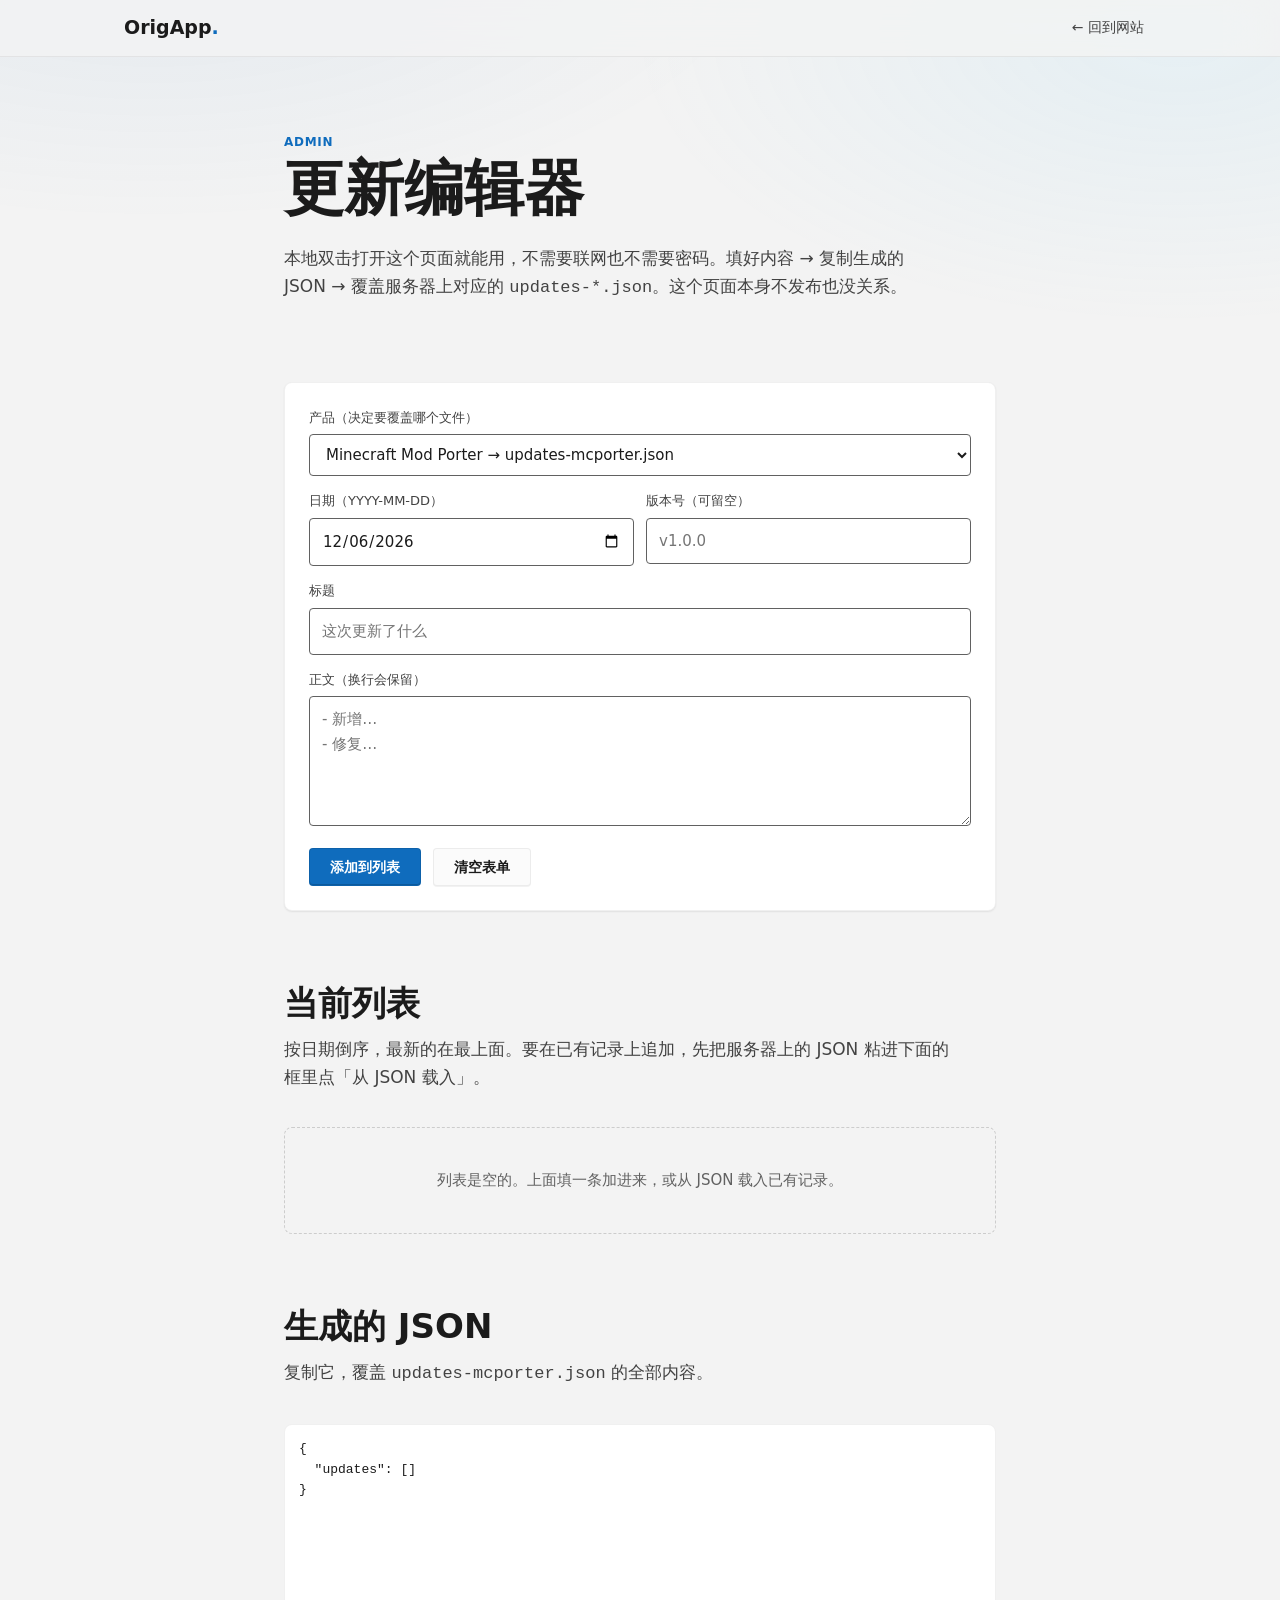
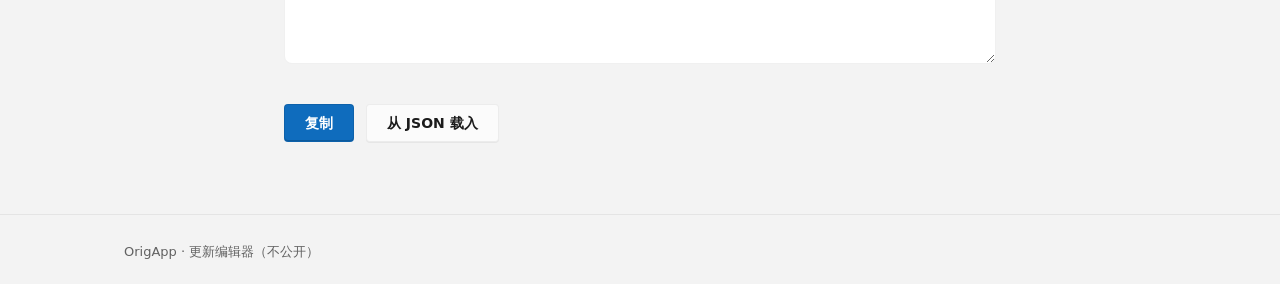
==== admin.html @ 9fd473a7 "Add files via upload" ====
<!DOCTYPE html>
<html lang="zh-Hans">
<head>
<meta charset="utf-8">
<meta name="viewport" content="width=device-width, initial-scale=1">
<title>更新编辑器 — OrigApp</title>
<meta name="robots" content="noindex">
<script src="assets/boot.js"></script>
<link rel="stylesheet" href="assets/base.css">
<link rel="stylesheet" href="assets/skin-fluent.css">
<style>
  /* 这是本地用的小工具页，不对外公开，样式就地写。 */
  .field { display: block; margin-bottom: 14px; }
  .field > span { display: block; font-size: var(--fs-small); color: var(--text-2); margin-bottom: 6px; }
  .field input, .field textarea, .field select {
    width: 100%;
    padding: 10px 12px;
    font: inherit;
    color: var(--text);
    background: var(--surface);
    border: 1px solid var(--text-3);
    border-radius: var(--radius-ctl);
  }
  .field textarea { min-height: 130px; resize: vertical; }
  .out {
    width: 100%; min-height: 240px;
    font-family: var(--font-mono); font-size: 13px; line-height: 1.6;
    padding: 14px; color: var(--text);
    background: var(--surface); border: var(--card-border);
    border-radius: var(--radius-card); resize: vertical;
  }
  .row { display: flex; gap: 12px; flex-wrap: wrap; }
  .row > * { flex: 1 1 180px; }
  .entry { display: flex; align-items: flex-start; gap: 12px; }
  .entry .txt { flex: 1; min-width: 0; }
  .ok { color: var(--accent); font-size: var(--fs-small); }
</style>
</head>
<body>

<header class="site-header">
  <div class="wrap nav">
    <a class="brand" href="index.html">OrigApp<span class="dot">.</span></a>
    <nav class="nav-links"><a href="index.html">← 回到网站</a></nav>
  </div>
</header>

<main>
  <div class="wrap wrap-narrow">

    <section class="page-head">
      <p class="eyebrow">Admin</p>
      <h1>更新编辑器</h1>
      <p class="lead">本地双击打开这个页面就能用，不需要联网也不需要密码。填好内容 → 复制生成的 JSON → 覆盖服务器上对应的 <code>updates-*.json</code>。这个页面本身不发布也没关系。</p>
    </section>

    <section class="section">
      <div class="card">
        <label class="field">
          <span>产品（决定要覆盖哪个文件）</span>
          <select id="product">
            <option value="updates-mcporter.json">Minecraft Mod Porter → updates-mcporter.json</option>
            <option value="updates-origday.json">OrigDay → updates-origday.json</option>
          </select>
        </label>

        <div class="row">
          <label class="field"><span>日期（YYYY-MM-DD）</span><input id="date" type="date"></label>
          <label class="field"><span>版本号（可留空）</span><input id="tag" placeholder="v1.0.0"></label>
        </div>
        <label class="field"><span>标题</span><input id="title" placeholder="这次更新了什么"></label>
        <label class="field"><span>正文（换行会保留）</span><textarea id="body" placeholder="- 新增…&#10;- 修复…"></textarea></label>

        <div class="btn-row" style="margin-top:8px">
          <button class="btn btn-primary" id="add">添加到列表</button>
          <button class="btn" id="clear">清空表单</button>
        </div>
      </div>
    </section>

    <section class="section">
      <div class="section-head">
        <h2>当前列表</h2>
        <p class="section-sub">按日期倒序，最新的在最上面。要在已有记录上追加，先把服务器上的 JSON 粘进下面的框里点「从 JSON 载入」。</p>
      </div>
      <div class="updates" id="list"></div>
    </section>

    <section class="section">
      <div class="section-head">
        <h2>生成的 JSON</h2>
        <p class="section-sub">复制它，覆盖 <code id="target-name">updates-mcporter.json</code> 的全部内容。</p>
      </div>
      <textarea class="out" id="json" spellcheck="false"></textarea>
      <div class="btn-row">
        <button class="btn btn-primary" id="copy">复制</button>
        <button class="btn" id="load">从 JSON 载入</button>
        <span class="ok" id="msg"></span>
      </div>
    </section>

  </div>
</main>

<footer class="site-footer">
  <div class="wrap foot-row"><span>OrigApp · 更新编辑器（不公开）</span></div>
</footer>

<script src="assets/content.js"></script>
<script src="assets/app.js"></script>
<script>
(function () {
  var items = [];
  var $ = function (id) { return document.getElementById(id); };

  function esc(s) {
    return String(s).replace(/&/g, '&amp;').replace(/</g, '&lt;')
      .replace(/>/g, '&gt;').replace(/"/g, '&quot;');
  }

  function sortItems() {
    items.sort(function (a, b) { return String(b.date || '').localeCompare(String(a.date || '')); });
  }

  function render() {
    sortItems();
    $('json').value = JSON.stringify({ updates: items }, null, 2);
    $('target-name').textContent = $('product').value;

    if (!items.length) {
      $('list').innerHTML = '<div class="empty">列表是空的。上面填一条加进来，或从 JSON 载入已有记录。</div>';
      return;
    }
    $('list').innerHTML = items.map(function (it, i) {
      return '<article class="update entry">' +
               '<div class="txt">' +
                 '<div class="u-meta"><span class="u-date">' + esc(it.date || '') + '</span>' +
                 (it.tag ? '<span class="u-badge">' + esc(it.tag) + '</span>' : '') + '</div>' +
                 '<h3>' + esc(it.title || '') + '</h3>' +
                 '<div class="u-body">' + esc(it.body || '') + '</div>' +
               '</div>' +
               '<button class="btn" data-del="' + i + '">删除</button>' +
             '</article>';
    }).join('');
  }

  function say(text) {
    $('msg').textContent = text;
    setTimeout(function () { $('msg').textContent = ''; }, 2600);
  }

  $('add').addEventListener('click', function () {
    var date = $('date').value.trim();
    var title = $('title').value.trim();
    if (!date || !title) { say('日期和标题是必填的。'); return; }
    items.push({ date: date, tag: $('tag').value.trim(), title: title, body: $('body').value });
    $('title').value = ''; $('body').value = ''; $('tag').value = '';
    render();
    say('已添加。');
  });

  $('clear').addEventListener('click', function () {
    ['date', 'tag', 'title', 'body'].forEach(function (id) { $(id).value = ''; });
  });

  $('list').addEventListener('click', function (e) {
    var b = e.target.closest('[data-del]');
    if (!b) return;
    items.splice(Number(b.getAttribute('data-del')), 1);
    render();
  });

  $('load').addEventListener('click', function () {
    try {
      var data = JSON.parse($('json').value);
      var arr = Array.isArray(data) ? data : (data.updates || []);
      if (!Array.isArray(arr)) throw new Error('格式不对');
      items = arr;
      render();
      say('已载入 ' + items.length + ' 条。');
    } catch (err) {
      say('JSON 解析失败：' + err.message);
    }
  });

  $('copy').addEventListener('click', function () {
    var ta = $('json');
    ta.select();
    if (navigator.clipboard && navigator.clipboard.writeText) {
      navigator.clipboard.writeText(ta.value).then(function () { say('已复制。'); },
        function () { say('复制失败，请手动全选复制。'); });
    } else {
      say(document.execCommand('copy') ? '已复制。' : '复制失败，请手动全选复制。');
    }
  });

  $('product').addEventListener('change', render);

  // 默认填今天
  var now = new Date();
  $('date').value = now.getFullYear() + '-' +
    String(now.getMonth() + 1).padStart(2, '0') + '-' +
    String(now.getDate()).padStart(2, '0');

  render();
})();
</script>
</body>
</html>
---- assets/base.css ----
/* OrigApp — 结构层。
   这里只写布局与结构，所有视觉token（颜色/字体/圆角/阴影/材质）由
   skin-fluent.css 通过 [data-skin] 提供（全站固定 FluentUI 皮肤）。 */

*, *::before, *::after { box-sizing: border-box; }

html { -webkit-text-size-adjust: 100%; scroll-behavior: smooth; }

body {
  margin: 0;
  background: var(--bg);
  color: var(--text);
  font-family: var(--font-ui);
  font-size: var(--fs-body);
  line-height: 1.65;
  letter-spacing: var(--tracking-body);
  -webkit-font-smoothing: antialiased;
  -moz-osx-font-smoothing: grayscale;
  overflow-x: hidden;
}

/* 皮肤切换时不要有闪烁的过渡，但常规交互要有 */
body, .card, .btn, .site-header { transition: background-color .25s ease, color .25s ease, border-color .25s ease; }

img, svg { max-width: 100%; height: auto; display: block; }

a { color: var(--accent); text-decoration: none; }
a:hover { color: var(--accent-hover); }

:focus-visible {
  outline: var(--focus-width) solid var(--focus-color);
  outline-offset: 2px;
  border-radius: 4px;
}

h1, h2, h3, h4 {
  font-family: var(--font-display);
  color: var(--text);
  letter-spacing: var(--tracking-display);
  line-height: 1.18;
  margin: 0;
  font-weight: var(--fw-display);
}

h1 { font-size: var(--fs-h1); }
h2 { font-size: var(--fs-h2); }
h3 { font-size: var(--fs-h3); font-weight: var(--fw-h3); line-height: 1.35; }

p { margin: 0; }

/* ---------- 布局容器 ---------- */

.wrap {
  width: 100%;
  max-width: 1080px;
  margin: 0 auto;
  padding: 0 24px;
}

.wrap-narrow { max-width: 760px; }

main { display: block; min-height: 60vh; }

.section { padding: 72px 0; }
.section + .section { padding-top: 0; }
.section-head { margin-bottom: 36px; }
.section-head .eyebrow { margin-bottom: 10px; }
.section-sub {
  color: var(--text-2);
  font-size: var(--fs-lead);
  margin-top: 12px;
  max-width: 62ch;
}

.eyebrow {
  font-size: var(--fs-eyebrow);
  font-weight: 600;
  letter-spacing: var(--tracking-eyebrow);
  text-transform: var(--eyebrow-transform);
  color: var(--accent);
}

.lead {
  font-size: var(--fs-lead);
  color: var(--text-2);
  max-width: 60ch;
  margin-top: 20px;
}

.muted { color: var(--text-3); font-size: var(--fs-small); }

/* ---------- 顶栏 ---------- */

.site-header {
  position: sticky;
  top: 0;
  z-index: 100;
  background: var(--nav-bg);
  -webkit-backdrop-filter: var(--nav-backdrop);
  backdrop-filter: var(--nav-backdrop);
  border-bottom: var(--nav-border);
}

.nav {
  display: flex;
  align-items: center;
  gap: 20px;
  height: var(--nav-h);
}

.brand {
  font-family: var(--font-display);
  font-size: var(--fs-brand);
  font-weight: var(--fw-brand);
  color: var(--text);
  letter-spacing: var(--tracking-display);
  white-space: nowrap;
  flex: none;
}
.brand:hover { color: var(--text); }
.brand .dot { color: var(--accent); }

.nav-links {
  display: flex;
  align-items: center;
  gap: 4px;
  margin-left: auto;
  min-width: 0;
  overflow-x: auto;
  scrollbar-width: none;
}
.nav-links::-webkit-scrollbar { display: none; }

.nav-links a {
  position: relative;
  padding: 8px 12px;
  border-radius: var(--radius-ctl);
  color: var(--text-2);
  font-size: var(--fs-nav);
  font-weight: 500;
  white-space: nowrap;
}
.nav-links a:hover { color: var(--text); background: var(--hover-fill); }
.nav-links a.active { color: var(--text); font-weight: 600; }
.nav-links a.active::after {
  content: "";
  position: absolute;
  left: 12px; right: 12px; bottom: 2px;
  height: var(--nav-indicator-h);
  border-radius: 2px;
  background: var(--accent);
}

/* 顶栏右侧的两个切换器 */
.nav-tools { display: flex; align-items: center; gap: 8px; flex: none; }

.seg {
  display: flex;
  align-items: center;
  gap: 2px;
  padding: var(--seg-pad);
  background: var(--seg-bg);
  border: var(--seg-border);
  border-radius: var(--radius-seg);
}

.seg button {
  appearance: none;
  border: 0;
  background: transparent;
  color: var(--text-2);
  font-family: inherit;
  font-size: var(--fs-small);
  font-weight: 500;
  line-height: 1;
  padding: 7px 11px;
  border-radius: calc(var(--radius-seg) - 3px);
  cursor: pointer;
  white-space: nowrap;
  transition: background-color .18s ease, color .18s ease;
}
.seg button:hover { color: var(--text); background: var(--hover-fill); }
.seg button[aria-pressed="true"] {
  background: var(--seg-active-bg);
  color: var(--seg-active-text);
  box-shadow: var(--seg-active-shadow);
}

/* ---------- 按钮 ---------- */

.btn {
  display: inline-flex;
  align-items: center;
  justify-content: center;
  gap: 8px;
  padding: var(--btn-pad);
  border: var(--btn-border);
  border-radius: var(--radius-btn);
  background: var(--btn-bg);
  color: var(--text);
  font-family: inherit;
  font-size: var(--fs-btn);
  font-weight: var(--fw-btn);
  line-height: 1;
  cursor: pointer;
  white-space: nowrap;
  box-shadow: var(--btn-shadow);
  transition: background-color .18s ease, border-color .18s ease, transform .18s ease, box-shadow .18s ease;
}
.btn:hover { background: var(--btn-bg-hover); color: var(--text); transform: var(--btn-hover-transform); }
.btn:active { transform: none; }

.btn-primary {
  background: var(--accent);
  border: var(--btn-primary-border);
  color: var(--accent-text);
  box-shadow: var(--btn-primary-shadow);
}
.btn-primary:hover { background: var(--accent-hover); color: var(--accent-text); }

.btn-row { display: flex; flex-wrap: wrap; gap: 12px; margin-top: 32px; }

/* ---------- Hero ---------- */

.hero { padding: clamp(56px, 9vw, 104px) 0 clamp(40px, 6vw, 72px); position: relative; }
.hero h1 { margin-top: 14px; max-width: 18ch; }
.hero-sub { margin-top: 14px; }

/* 标语打字机 */
.tagline {
  margin-top: 26px;
  min-height: 2.1em;
  font-family: var(--font-display);
  font-size: var(--fs-tagline);
  font-weight: 500;
  color: var(--text-2);
  letter-spacing: var(--tracking-display);
  display: flex;
  align-items: baseline;
  flex-wrap: wrap;
}
.tagline .tw-text { white-space: pre-wrap; }
.tagline .tw-caret {
  display: inline-block;
  width: 0.62em;
  height: 2px;
  margin-left: 3px;
  background: var(--accent);
  vertical-align: baseline;
  transform: translateY(-0.08em);
  border-radius: 2px;
}
.tagline .tw-caret.blink { animation: tw-blink 1.05s step-end infinite; }
@keyframes tw-blink { 0%, 100% { opacity: 1; } 50% { opacity: 0; } }

/* ---------- 卡片与网格 ---------- */

/* 需要叠加高光/描边伪元素的元素统一开定位上下文 */
.card, .update, .foot-cta, .empty, .placeholder,
.btn, .seg, .subnav a, .site-header .nav { position: relative; }

.card {
  background: var(--surface);
  border: var(--card-border);
  border-radius: var(--radius-card);
  box-shadow: var(--shadow-card);
  padding: var(--card-pad);
  -webkit-backdrop-filter: var(--card-backdrop);
  backdrop-filter: var(--card-backdrop);
}

.grid { display: grid; gap: var(--grid-gap); }
.grid-2 { grid-template-columns: repeat(auto-fit, minmax(400px, 1fr)); }
.grid-3 { grid-template-columns: repeat(auto-fit, minmax(260px, 1fr)); }

.feature h3 { margin-bottom: 10px; }
.feature p { color: var(--text-2); }
.feature ul { color: var(--text-2); margin: 10px 0 0; padding-left: 1.2em; }
.feature li + li { margin-top: 6px; }

/* 让某张卡横跨整行（放在 grid-2 里用） */
@media (min-width: 721px) { .span-2 { grid-column: 1 / -1; } }

/* 大段正文 */
.prose { color: var(--text-2); font-size: var(--fs-lead); }

/* OrigDay 的「已成立多久」计时卡 */
.daycard { text-align: center; padding: clamp(28px, 5vw, 44px); }
.dc-label { color: var(--text-2); font-size: var(--fs-small); }
.dc-count {
  font-family: var(--font-display);
  font-size: clamp(24px, 4.4vw, 44px);
  font-weight: var(--fw-display);
  letter-spacing: var(--tracking-display);
  color: var(--text);
  margin: 10px 0 8px;
  font-variant-numeric: tabular-nums;
}
.dc-date { color: var(--text-3); font-size: var(--fs-small); }

.feature-icon {
  width: 40px; height: 40px;
  display: flex; align-items: center; justify-content: center;
  border-radius: var(--radius-ctl);
  background: var(--accent-soft);
  color: var(--accent);
  margin-bottom: 16px;
  font-size: 20px;
}

.tag {
  display: inline-block;
  padding: 3px 10px;
  border-radius: 999px;
  background: var(--accent-soft);
  color: var(--accent);
  font-size: var(--fs-tag);
  font-weight: 600;
  letter-spacing: var(--tracking-eyebrow);
  margin-bottom: 10px;
}

/* 首页的产品卡 */
.product-card { display: flex; flex-direction: column; gap: 14px; }
.product-card .pc-top { display: flex; align-items: center; gap: 14px; }
.product-card .pc-mark {
  width: 52px; height: 52px; flex: none;
  display: flex; align-items: center; justify-content: center;
  border-radius: var(--radius-mark);
  background: var(--accent-soft);
  color: var(--accent);
  font-family: var(--font-display);
  font-weight: 700;
  font-size: 20px;
}
.product-card .pc-plat { color: var(--text-3); font-size: var(--fs-small); }
.product-card .pc-desc { color: var(--text-2); flex: 1; }
.product-card .pc-links { display: flex; gap: 10px; flex-wrap: wrap; margin-top: 4px; }

/* ---------- 产品页头部 ---------- */

.page-head { padding: clamp(44px, 7vw, 76px) 0 8px; }
.page-head .subnav { margin-top: 26px; }

.subnav { display: flex; gap: 6px; flex-wrap: wrap; }
.subnav a {
  padding: 8px 14px;
  border-radius: var(--radius-ctl);
  font-size: var(--fs-nav);
  font-weight: 500;
  color: var(--text-2);
  border: var(--subnav-border);
  background: var(--subnav-bg);
}
.subnav a:hover { color: var(--text); background: var(--hover-fill); }
.subnav a.active {
  color: var(--accent-text);
  background: var(--accent);
  border-color: transparent;
}

/* ---------- 更新页 ---------- */

.updates { display: flex; flex-direction: column; gap: 18px; }

.update {
  padding: var(--card-pad);
  background: var(--surface);
  border: var(--card-border);
  border-radius: var(--radius-card);
  box-shadow: var(--shadow-card);
  -webkit-backdrop-filter: var(--card-backdrop);
  backdrop-filter: var(--card-backdrop);
}
.u-meta { display: flex; align-items: center; gap: 10px; flex-wrap: wrap; margin-bottom: 10px; }
.u-date { color: var(--text-3); font-size: var(--fs-small); font-variant-numeric: tabular-nums; }
.u-badge {
  padding: 3px 9px;
  border-radius: 999px;
  background: var(--accent-soft);
  color: var(--accent);
  font-size: var(--fs-tag);
  font-weight: 600;
}
.u-body { color: var(--text-2); white-space: pre-wrap; margin-top: 10px; }

.empty {
  padding: 40px 24px;
  text-align: center;
  color: var(--text-3);
  border: var(--dashed-border);
  border-radius: var(--radius-card);
}

/* ---------- 赞助页 ---------- */

.sponsor-box { text-align: center; padding: clamp(28px, 5vw, 48px); }
.sponsor-box img {
  width: min(300px, 72vw);
  margin: 0 auto;
  border-radius: var(--radius-card);
}

/* ---------- 底部 CTA 与页脚 ---------- */

.foot-cta {
  margin: 40px 0 72px;
  padding: clamp(32px, 5vw, 56px);
  text-align: center;
  border-radius: var(--radius-card);
  background: var(--cta-bg);
  border: var(--card-border);
  -webkit-backdrop-filter: var(--card-backdrop);
  backdrop-filter: var(--card-backdrop);
}
.foot-cta p { color: var(--text-2); margin: 14px auto 0; max-width: 52ch; }
.foot-cta .btn { margin-top: 28px; }

.site-footer {
  border-top: var(--nav-border);
  padding: 26px 0;
  color: var(--text-3);
  font-size: var(--fs-small);
  background: var(--footer-bg);
}
.foot-row { display: flex; justify-content: space-between; gap: 16px; flex-wrap: wrap; }
.site-footer a { color: var(--text-3); }
.site-footer a:hover { color: var(--accent); }

/* ---------- 内容占位（等文案补齐） ---------- */

.placeholder {
  border: var(--dashed-border);
  border-radius: var(--radius-card);
  padding: 28px;
  color: var(--text-3);
  font-size: var(--fs-small);
}
.placeholder code {
  font-family: var(--font-mono);
  background: var(--hover-fill);
  padding: 1px 5px;
  border-radius: 4px;
}

/* ---------- 响应式 ---------- */

@media (max-width: 720px) {
  .wrap { padding: 0 18px; }
  .section { padding: 52px 0; }
  .nav { height: auto; padding: 12px 0; flex-wrap: wrap; gap: 10px; }
  .nav-links { order: 3; width: 100%; margin-left: 0; }
  .nav-tools { margin-left: auto; }
  .hero h1 { max-width: none; }
}

@media (prefers-reduced-motion: reduce) {
  * { animation-duration: .001ms !important; animation-iteration-count: 1 !important; transition-duration: .001ms !important; }
  html { scroll-behavior: auto; }
}
---- assets/skin-fluent.css ----
/* OrigApp — Microsoft Fluent 2 皮肤（Windows 11 观感）
   直角化圆角(8/4px)、Mica/Acrylic 层次、Segoe UI Variable 字体、
   下沿加深的强调按钮、2px 焦点框。深浅色跟随系统。 */

:root[data-skin="fluent"] {
  /* 字体：Windows 上命中 Segoe UI Variable，其余平台优雅回退 */
  --font-display: "Segoe UI Variable Display", "Segoe UI Variable Static Display",
                  "Segoe UI Semibold", "Segoe UI", system-ui,
                  "Microsoft YaHei UI", "Microsoft YaHei", "PingFang SC",
                  "Noto Sans CJK SC", sans-serif;
  --font-ui: "Segoe UI Variable Text", "Segoe UI Variable Static Text",
             "Segoe UI", system-ui,
             "Microsoft YaHei UI", "Microsoft YaHei", "PingFang SC",
             "Noto Sans CJK SC", sans-serif;
  --font-mono: "Cascadia Code", "Cascadia Mono", Consolas, "Courier New", monospace;

  /* 字号：贴近 Fluent 的 type ramp */
  --fs-h1: clamp(34px, 5.2vw, 60px);
  --fs-h2: clamp(24px, 3vw, 34px);
  --fs-h3: 18px;
  --fs-lead: 17px;
  --fs-body: 15px;
  --fs-small: 13px;
  --fs-tag: 12px;
  --fs-nav: 14px;
  --fs-btn: 14px;
  --fs-brand: 19px;
  --fs-eyebrow: 12px;
  --fs-tagline: clamp(17px, 2.2vw, 23px);

  --fw-display: 600;
  --fw-h3: 600;
  --fw-brand: 600;
  --fw-btn: 600;

  --tracking-display: 0;
  --tracking-body: 0;
  --tracking-eyebrow: .06em;
  --eyebrow-transform: uppercase;

  /* 颜色 — 浅色（Fluent 2 light） */
  --bg: #f3f3f3;
  --bg-accent-glow: transparent;
  --surface: #ffffff;
  --surface-2: #fafafa;
  --text: #1b1b1b;
  --text-2: #424242;
  --text-3: #616161;
  --accent: #0f6cbd;
  --accent-hover: #115ea3;
  --accent-text: #ffffff;
  --accent-soft: rgba(15, 108, 189, .10);
  --hover-fill: rgba(0, 0, 0, .0373);

  /* 形状：Fluent 用小圆角，控件 4px、容器 8px */
  --radius-card: 8px;
  --radius-ctl: 4px;
  --radius-btn: 4px;
  --radius-seg: 6px;
  --radius-mark: 6px;

  --card-border: 1px solid rgba(0, 0, 0, .0578);
  --card-backdrop: none;
  --card-pad: 24px;
  --grid-gap: 16px;
  --shadow-card: 0 1px 2px rgba(0, 0, 0, .07), 0 .3px .9px rgba(0, 0, 0, .05);
  --dashed-border: 1px dashed rgba(0, 0, 0, .16);
  --cta-bg: #ffffff;
  --footer-bg: transparent;

  /* 顶栏用 Acrylic */
  --nav-h: 56px;
  --nav-bg: rgba(243, 243, 243, .82);
  --nav-backdrop: saturate(160%) blur(24px);
  --nav-border: 1px solid rgba(0, 0, 0, .0578);
  --nav-indicator-h: 3px;

  --seg-bg: rgba(0, 0, 0, .0373);
  --seg-border: 1px solid rgba(0, 0, 0, .0578);
  --seg-pad: 2px;
  --seg-active-bg: #ffffff;
  --seg-active-text: #1b1b1b;
  --seg-active-shadow: 0 1px 2px rgba(0, 0, 0, .1);

  --btn-pad: 11px 20px;
  --btn-bg: #fbfbfb;
  --btn-bg-hover: #f5f5f5;
  --btn-border: 1px solid rgba(0, 0, 0, .0578);
  --btn-shadow: 0 1px 0 rgba(0, 0, 0, .05);
  --btn-hover-transform: none;           /* Fluent 按钮不做位移 */
  --btn-primary-border: 1px solid rgba(0, 0, 0, .1);
  --btn-primary-shadow: inset 0 -1px 0 rgba(0, 0, 0, .18);

  --subnav-bg: transparent;
  --subnav-border: 1px solid transparent;

  --focus-color: #1b1b1b;
  --focus-width: 2px;
}

/* Fluent 的强调按钮按下时整体压暗，而不是位移 */
:root[data-skin="fluent"] .btn-primary:active { background: #0c5a9e; }
:root[data-skin="fluent"] .btn:active { background: #f0f0f0; }

/* Fluent 页面底纹：极淡的 Mica 感光晕 */
:root[data-skin="fluent"] body::before {
  content: "";
  position: fixed;
  inset: 0;
  z-index: -1;
  pointer-events: none;
  background:
    radial-gradient(900px 420px at 12% -8%, rgba(15, 108, 189, .07), transparent 70%),
    radial-gradient(760px 400px at 92% 4%, rgba(96, 205, 255, .09), transparent 72%);
}

/* 深色（Fluent 2 dark） */
@media (prefers-color-scheme: dark) {
  :root[data-skin="fluent"] {
    --bg: #202020;
    --surface: #2b2b2b;
    --surface-2: #272727;
    --text: #ffffff;
    --text-2: #d6d6d6;
    --text-3: #a0a0a0;
    --accent: #60cdff;
    --accent-hover: #8fdcff;
    --accent-text: #003354;
    --accent-soft: rgba(96, 205, 255, .14);
    --hover-fill: rgba(255, 255, 255, .0605);

    --card-border: 1px solid rgba(255, 255, 255, .0698);
    --shadow-card: 0 1px 2px rgba(0, 0, 0, .28);
    --dashed-border: 1px dashed rgba(255, 255, 255, .18);
    --cta-bg: #2b2b2b;

    --nav-bg: rgba(32, 32, 32, .84);
    --nav-border: 1px solid rgba(255, 255, 255, .0698);

    --seg-bg: rgba(255, 255, 255, .0605);
    --seg-border: 1px solid rgba(255, 255, 255, .0698);
    --seg-active-bg: #3d3d3d;
    --seg-active-text: #ffffff;
    --seg-active-shadow: 0 1px 2px rgba(0, 0, 0, .3);

    --btn-bg: #323232;
    --btn-bg-hover: #3b3b3b;
    --btn-border: 1px solid rgba(255, 255, 255, .0698);
    --btn-shadow: none;
    --btn-primary-border: 1px solid rgba(255, 255, 255, .08);
    --btn-primary-shadow: inset 0 -1px 0 rgba(0, 0, 0, .22);

    --focus-color: #ffffff;
  }
  :root[data-skin="fluent"] .btn-primary:active { background: #4cb8e8; }
  :root[data-skin="fluent"] .btn:active { background: #2e2e2e; }
  :root[data-skin="fluent"] body::before {
    background:
      radial-gradient(900px 420px at 12% -8%, rgba(96, 205, 255, .08), transparent 70%),
      radial-gradient(760px 400px at 92% 4%, rgba(15, 108, 189, .12), transparent 72%);
  }
}
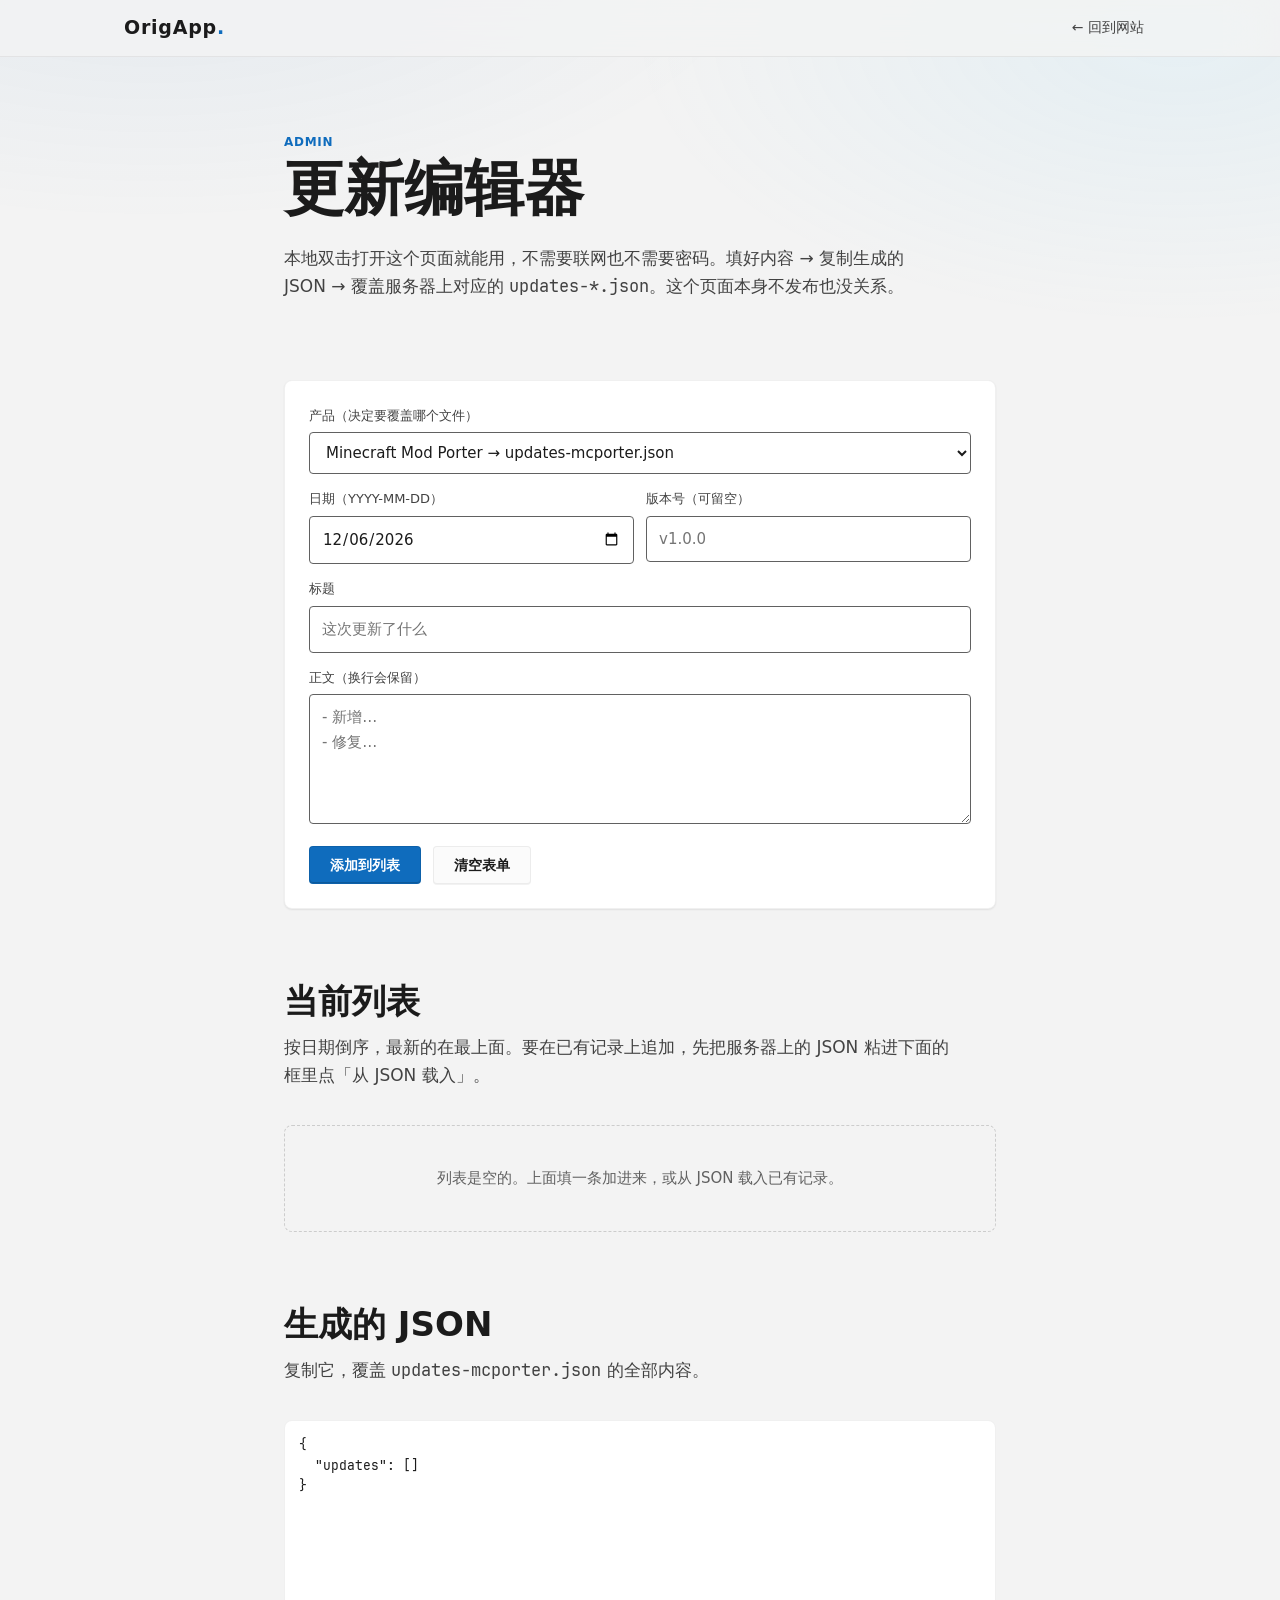
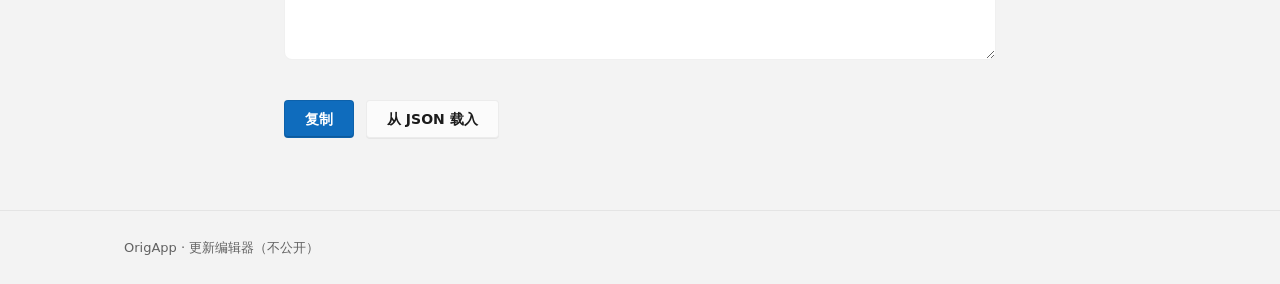
==== commit 8fb45509: "Add files via upload" ====
--- a/admin.html
+++ b/admin.html
@@ -8,6 +8,35 @@
 <script src="assets/boot.js"></script>
 <link rel="stylesheet" href="assets/base.css">
 <link rel="stylesheet" href="assets/skin-fluent.css">
+<link rel="preconnect" href="https://fonts.googleapis.com">
+<link rel="preconnect" href="https://fonts.gstatic.com" crossorigin>
+<link href="https://fonts.googleapis.com/css2?family=JetBrains+Mono:ital,wght@0,100..800;1,100..800&display=swap" rel="stylesheet">
+<style>
+/* Punctum 点阵显示字体（https://sundyme.github.io/punctum）+ JetBrains Mono */
+@font-face {
+  font-family: 'Punctum';
+  src: url('https://cdn.jsdelivr.net/gh/sundyme/punctum@main/fonts/Punctum-VF.woff2') format('woff2');
+  font-weight: 100 900;
+  font-display: swap;
+}
+:root {
+  --font-mono: 'JetBrains Mono', ui-monospace, SFMono-Regular, Menlo, Consolas, monospace;
+  --font-display: 'Punctum', 'JetBrains Mono', ui-monospace, monospace;
+}
+/* 显示位：品牌、打字机标语、产品卡标识 —— Punctum 点阵 */
+.brand, .tagline, .pc-mark {
+  font-family: var(--font-display) !important;
+  font-variation-settings: 'wght' 500, 'ROND' 100;
+  letter-spacing: .04em;
+}
+/* 等宽位：代码、更新日期/版本徽标、计时数字、编辑器输出 —— JetBrains Mono */
+code, pre, kbd, samp,
+.u-date, .u-badge, .u-meta,
+.dc-count, .dc-date, .out, .ok {
+  font-family: var(--font-mono) !important;
+}
+</style>
+
 <style>
   /* 这是本地用的小工具页，不对外公开，样式就地写。 */
   .field { display: block; margin-bottom: 14px; }
--- a/assets/skin-fluent.css
+++ b/assets/skin-fluent.css
@@ -1,7 +1,25 @@
 /* OrigApp — Microsoft Fluent 2 皮肤（Windows 11 观感）
    直角化圆角(8/4px)、Mica/Acrylic 层次、Segoe UI Variable 字体、
    下沿加深的强调按钮、2px 焦点框。深浅色跟随系统。 */
+/* ---- 自托管字体（不依赖任何 CDN） ---- */
 
+/* Punctum 点阵显示字体 — https://sundyme.github.io/punctum */
+@font-face {
+  font-family: 'Punctum';
+  src: url('fonts/Punctum-VF.woff2') format('woff2');
+  font-weight: 100 900;
+  font-style: normal;
+  font-display: swap;
+}
+
+/* JetBrains Mono 等宽字体（Regular 400，拉丁字符集） */
+@font-face {
+  font-family: 'JetBrains Mono';
+  src: url('fonts/JetBrainsMono-Regular.woff2') format('woff2');
+  font-weight: 400;
+  font-style: normal;
+  font-display: swap;
+}
 :root[data-skin="fluent"] {
   /* 字体：Windows 上命中 Segoe UI Variable，其余平台优雅回退 */
   --font-display: "Segoe UI Variable Display", "Segoe UI Variable Static Display",
@@ -12,7 +30,7 @@
              "Segoe UI", system-ui,
              "Microsoft YaHei UI", "Microsoft YaHei", "PingFang SC",
              "Noto Sans CJK SC", sans-serif;
-  --font-mono: "Cascadia Code", "Cascadia Mono", Consolas, "Courier New", monospace;
+  --font-mono: "JetBrains Mono", "Cascadia Code", "Cascadia Mono", Consolas, "Courier New", monospace;
 
   /* 字号：贴近 Fluent 的 type ramp */
   --fs-h1: clamp(34px, 5.2vw, 60px);
@@ -160,3 +178,16 @@
       radial-gradient(760px 400px at 92% 4%, rgba(15, 108, 189, .12), transparent 72%);
   }
 }
+/* 显示位：品牌、打字机标语、产品卡标识 —— Punctum 点阵 */
+.brand, .tagline, .pc-mark {
+  font-family: 'Punctum', 'JetBrains Mono', ui-monospace, monospace;
+  font-variation-settings: 'wght' 500, 'ROND' 100;
+  letter-spacing: .04em;
+}
+
+/* 等宽位：代码、更新日期/版本徽标、计时数字、编辑器输出 —— JetBrains Mono */
+code, pre, kbd, samp,
+.u-date, .u-badge, .u-meta,
+.dc-count, .dc-date, .out, .ok {
+  font-family: var(--font-mono);
+}
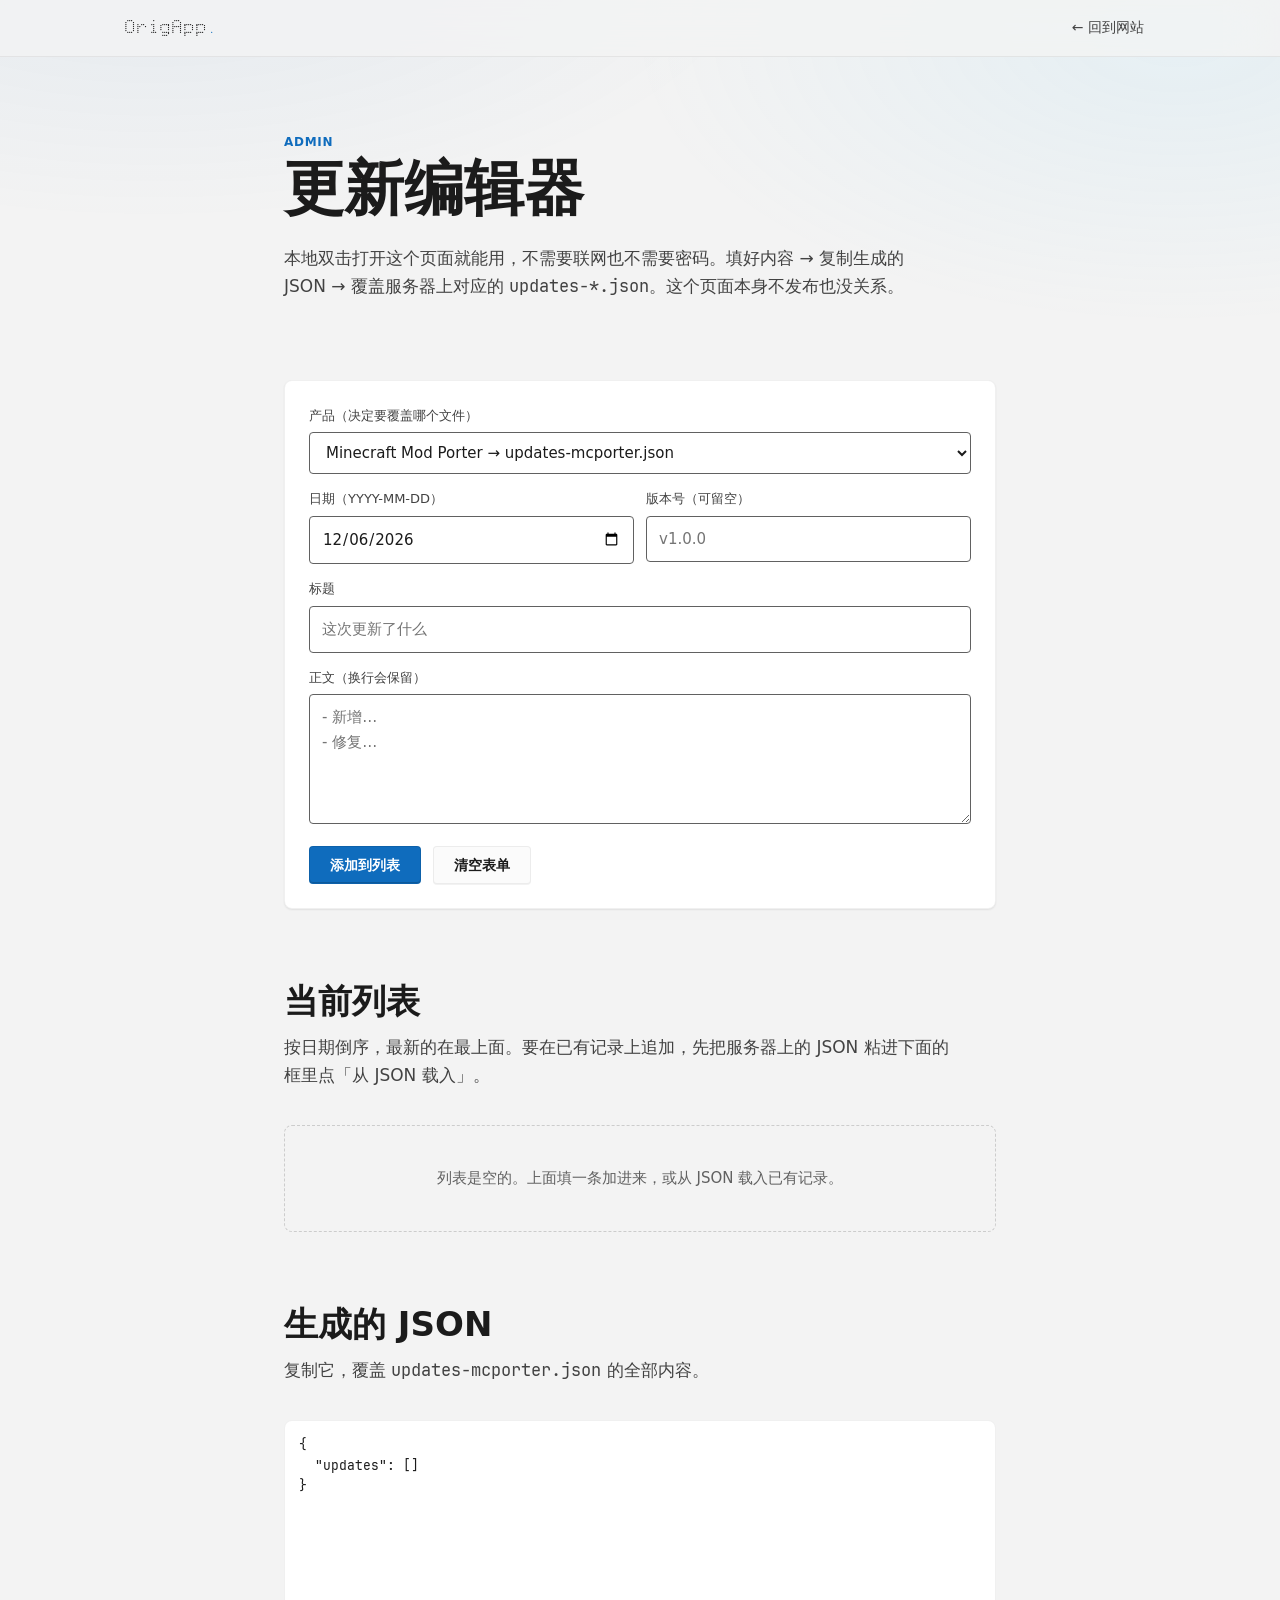
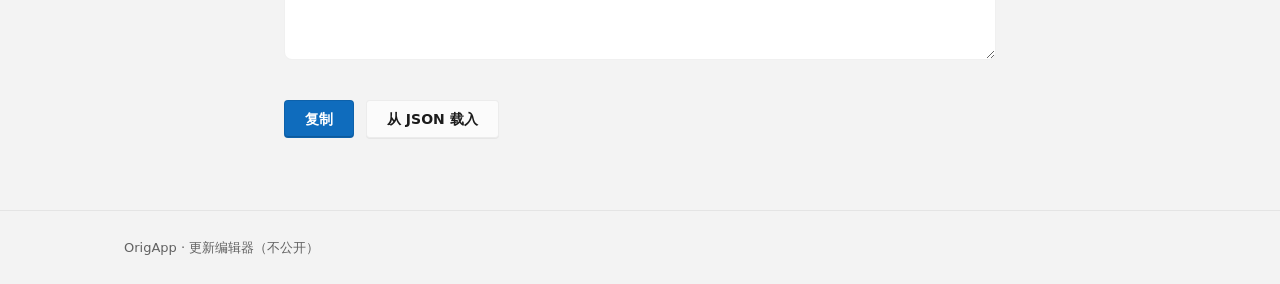
==== commit 55d51d3a: "Update admin.html" ====
--- a/admin.html
+++ b/admin.html
@@ -8,34 +8,7 @@
 <script src="assets/boot.js"></script>
 <link rel="stylesheet" href="assets/base.css">
 <link rel="stylesheet" href="assets/skin-fluent.css">
-<link rel="preconnect" href="https://fonts.googleapis.com">
-<link rel="preconnect" href="https://fonts.gstatic.com" crossorigin>
-<link href="https://fonts.googleapis.com/css2?family=JetBrains+Mono:ital,wght@0,100..800;1,100..800&display=swap" rel="stylesheet">
-<style>
-/* Punctum 点阵显示字体（https://sundyme.github.io/punctum）+ JetBrains Mono */
-@font-face {
-  font-family: 'Punctum';
-  src: url('https://cdn.jsdelivr.net/gh/sundyme/punctum@main/fonts/Punctum-VF.woff2') format('woff2');
-  font-weight: 100 900;
-  font-display: swap;
-}
-:root {
-  --font-mono: 'JetBrains Mono', ui-monospace, SFMono-Regular, Menlo, Consolas, monospace;
-  --font-display: 'Punctum', 'JetBrains Mono', ui-monospace, monospace;
-}
-/* 显示位：品牌、打字机标语、产品卡标识 —— Punctum 点阵 */
-.brand, .tagline, .pc-mark {
-  font-family: var(--font-display) !important;
-  font-variation-settings: 'wght' 500, 'ROND' 100;
-  letter-spacing: .04em;
-}
-/* 等宽位：代码、更新日期/版本徽标、计时数字、编辑器输出 —— JetBrains Mono */
-code, pre, kbd, samp,
-.u-date, .u-badge, .u-meta,
-.dc-count, .dc-date, .out, .ok {
-  font-family: var(--font-mono) !important;
-}
-</style>
+
 
 <style>
   /* 这是本地用的小工具页，不对外公开，样式就地写。 */
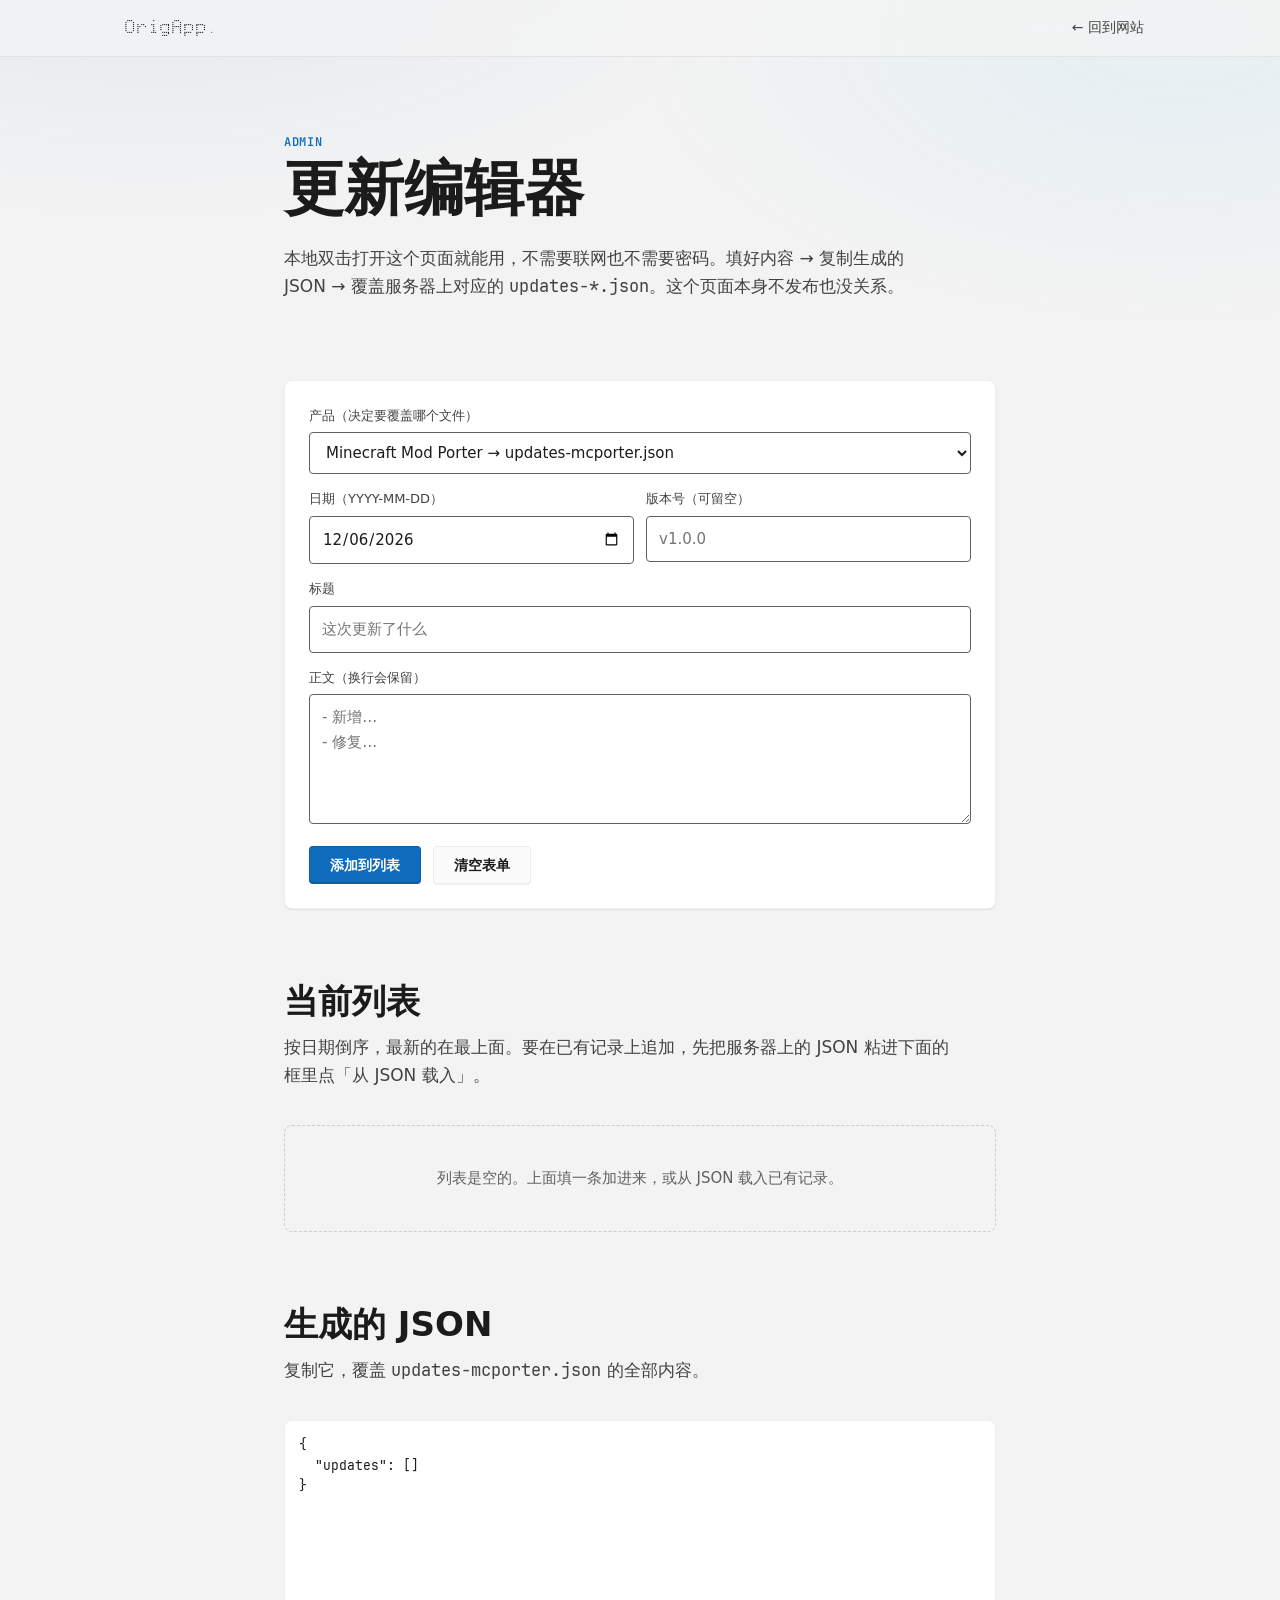
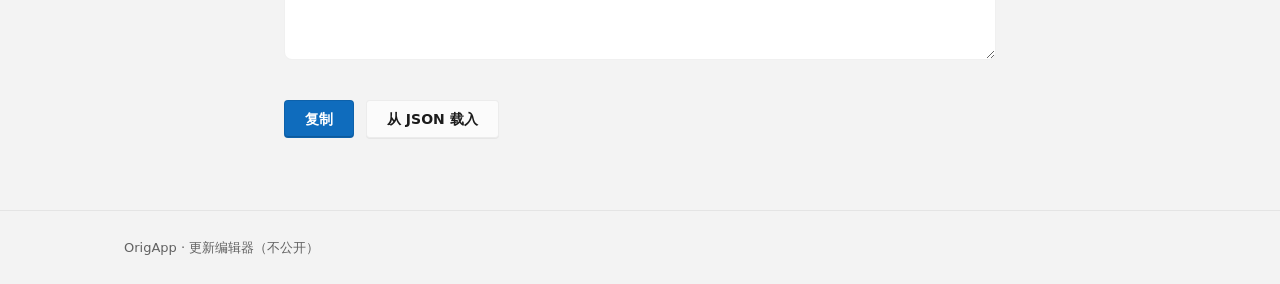
==== commit 12cfe878: "update" ====
--- a/admin.html
+++ b/admin.html
@@ -8,6 +8,39 @@
 <script src="assets/boot.js"></script>
 <link rel="stylesheet" href="assets/base.css">
 <link rel="stylesheet" href="assets/skin-fluent.css">
+<link rel="preconnect" href="https://fonts.googleapis.com">
+<link rel="preconnect" href="https://fonts.gstatic.com" crossorigin>
+<link href="https://fonts.googleapis.com/css2?family=JetBrains+Mono:ital,wght@0,100..800;1,100..800&display=swap" rel="stylesheet">
+<style>
+/* Punctum 点阵显示字体（https://sundyme.github.io/punctum）+ JetBrains Mono */
+@font-face {
+  font-family: 'Punctum';
+  src: url('assets/fonts/Punctum-VF.woff2') format('woff2'),
+       url('https://cdn.jsdelivr.net/gh/sundyme/punctum@main/fonts/Punctum-VF.woff2') format('woff2');
+  font-weight: 100 900;
+  font-display: swap;
+}
+:root {
+  --font-mono: 'JetBrains Mono', ui-monospace, SFMono-Regular, Menlo, Consolas, monospace;
+  --font-display: 'Punctum', 'JetBrains Mono', ui-monospace, monospace;
+  --font-punctum: 'Punctum', 'JetBrains Mono', ui-monospace, monospace;
+}
+/* 显示位：品牌、打字机标语、产品卡标识 —— Punctum 点阵 */
+.brand, .tagline, .pc-mark {
+  font-family: 'Punctum', 'JetBrains Mono', ui-monospace, monospace !important;
+  font-variation-settings: 'wght' 500, 'ROND' 100;
+  letter-spacing: .04em;
+}
+/* 等宽位：代码、更新日期/版本徽标、计时数字、编辑器输出 —— JetBrains Mono */
+code, pre, kbd, samp,
+.u-date, .u-badge, .u-meta,
+.dc-count, .dc-date, .out, .ok {
+  font-family: var(--font-mono) !important;
+}
+.eyebrow {
+  font-family: var(--font-mono);
+}
+</style>
 
 
 <style>
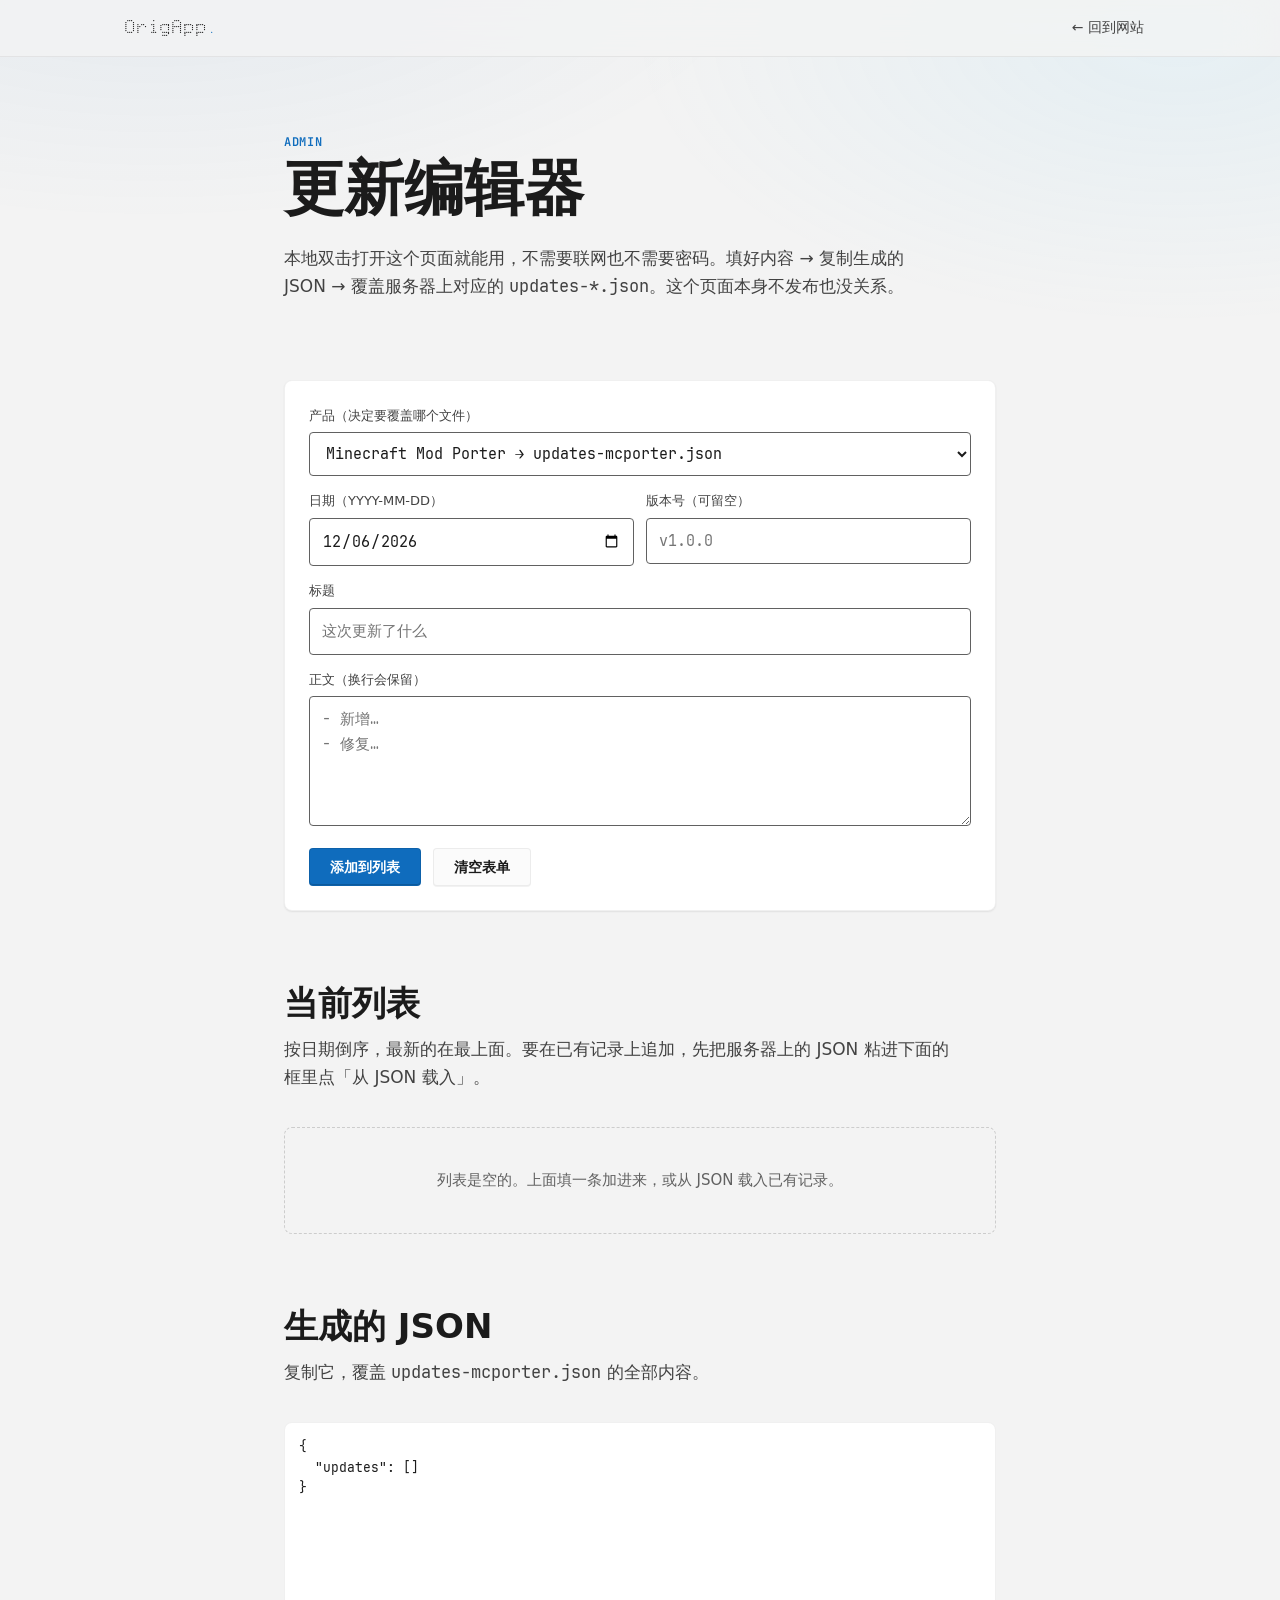
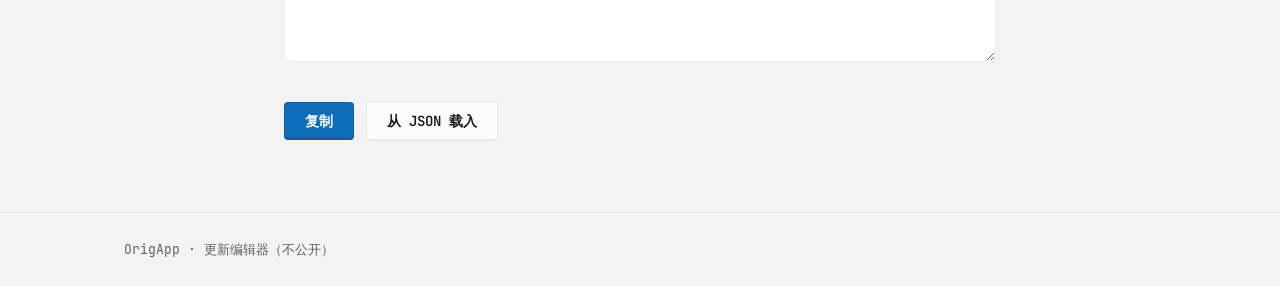
==== commit 69adb813: "Add files via upload" ====
--- a/admin.html
+++ b/admin.html
@@ -22,23 +22,32 @@
 }
 :root {
   --font-mono: 'JetBrains Mono', ui-monospace, SFMono-Regular, Menlo, Consolas, monospace;
-  --font-display: 'Punctum', 'JetBrains Mono', ui-monospace, monospace;
   --font-punctum: 'Punctum', 'JetBrains Mono', ui-monospace, monospace;
 }
-/* 显示位：品牌、打字机标语、产品卡标识 —— Punctum 点阵 */
-.brand, .tagline, .pc-mark {
+/* 显示位：品牌、首页主标题、打字机标语、产品卡标识、版本徽标、计时器 —— Punctum 点阵 */
+.brand, .hero h1, .tagline, .pc-mark, .dc-count, .u-badge {
   font-family: 'Punctum', 'JetBrains Mono', ui-monospace, monospace !important;
   font-variation-settings: 'wght' 500, 'ROND' 100;
   letter-spacing: .04em;
 }
-/* 等宽位：代码、更新日期/版本徽标、计时数字、编辑器输出 —— JetBrains Mono */
+.brand { transition: font-variation-settings 0.35s ease, text-shadow 0.3s ease; }
+.brand:hover { font-variation-settings: 'wght' 700, 'ROND' 0 !important; text-shadow: 0 0 12px var(--accent-soft); }
+.hero h1 { transition: font-variation-settings 0.4s ease, text-shadow 0.35s ease; }
+.hero h1:hover { font-variation-settings: 'wght' 700, 'ROND' 0 !important; text-shadow: 0 0 16px var(--accent-soft); }
+.product-card .pc-mark { transition: font-variation-settings 0.3s ease, transform 0.25s cubic-bezier(0.16, 1, 0.3, 1), background-color 0.25s ease, color 0.25s ease, box-shadow 0.25s ease; }
+.product-card:hover .pc-mark { font-variation-settings: 'wght' 700, 'ROND' 0 !important; transform: scale(1.08); background: var(--accent); color: var(--accent-text); box-shadow: 0 4px 14px var(--accent-soft); }
+.dc-count:hover { font-variation-settings: 'wght' 700, 'ROND' 0 !important; text-shadow: 0 0 14px var(--accent-soft); }
+
+/* 等宽与技术位：代码、更新日期、计时日期/标签、平台规格、按钮、特性标签、眉标、切换器、页脚 —— JetBrains Mono */
 code, pre, kbd, samp,
-.u-date, .u-badge, .u-meta,
-.dc-count, .dc-date, .out, .ok {
+.u-date, .u-meta,
+.dc-date, .dc-label,
+.pc-plat, .tag, .eyebrow,
+.btn, .subnav a, .seg button,
+.site-footer,
+.out, .ok,
+.field input, .field textarea, .field select {
   font-family: var(--font-mono) !important;
-}
-.eyebrow {
-  font-family: var(--font-mono);
 }
 </style>
 
--- a/assets/skin-fluent.css
+++ b/assets/skin-fluent.css
@@ -1,24 +1,31 @@
 /* OrigApp — Microsoft Fluent 2 皮肤（Windows 11 观感）
    直角化圆角(8/4px)、Mica/Acrylic 层次、Segoe UI Variable 字体、
    下沿加深的强调按钮、2px 焦点框。深浅色跟随系统。 */
-/* ---- 自托管字体（不依赖任何 CDN） ---- */
+/* ---- 字体设置（Punctum 点阵与 JetBrains Mono） ---- */
+@import url('https://fonts.googleapis.com/css2?family=JetBrains+Mono:ital,wght@0,100..800;1,100..800&display=swap');
 
 /* Punctum 点阵显示字体 — https://sundyme.github.io/punctum */
 @font-face {
   font-family: 'Punctum';
-  src: url('fonts/Punctum-VF.woff2') format('woff2');
+  src: url('fonts/Punctum-VF.woff2') format('woff2'),
+       url('https://cdn.jsdelivr.net/gh/sundyme/punctum@main/fonts/Punctum-VF.woff2') format('woff2');
   font-weight: 100 900;
   font-style: normal;
   font-display: swap;
 }
 
-/* JetBrains Mono 等宽字体（Regular 400，拉丁字符集） */
+/* JetBrains Mono 等宽字体（本地备用回退） */
 @font-face {
   font-family: 'JetBrains Mono';
   src: url('fonts/JetBrainsMono-Regular.woff2') format('woff2');
   font-weight: 400;
   font-style: normal;
   font-display: swap;
+}
+
+:root {
+  --font-mono: 'JetBrains Mono', ui-monospace, SFMono-Regular, Menlo, Consolas, monospace;
+  --font-punctum: 'Punctum', 'JetBrains Mono', ui-monospace, monospace;
 }
 :root[data-skin="fluent"] {
   /* 字体：Windows 上命中 Segoe UI Variable，其余平台优雅回退 */
@@ -30,7 +37,8 @@
              "Segoe UI", system-ui,
              "Microsoft YaHei UI", "Microsoft YaHei", "PingFang SC",
              "Noto Sans CJK SC", sans-serif;
-  --font-mono: "JetBrains Mono", "Cascadia Code", "Cascadia Mono", Consolas, "Courier New", monospace;
+  --font-mono: 'JetBrains Mono', ui-monospace, SFMono-Regular, Menlo, Consolas, monospace;
+  --font-punctum: 'Punctum', 'JetBrains Mono', ui-monospace, monospace;
 
   /* 字号：贴近 Fluent 的 type ramp */
   --fs-h1: clamp(34px, 5.2vw, 60px);
@@ -180,7 +188,7 @@
 }
 /* 显示位：品牌、打字机标语、产品卡标识 —— Punctum 点阵 */
 .brand, .tagline, .pc-mark {
-  font-family: 'Punctum', 'JetBrains Mono', ui-monospace, monospace;
+  font-family: 'Punctum', 'JetBrains Mono', ui-monospace, monospace !important;
   font-variation-settings: 'wght' 500, 'ROND' 100;
   letter-spacing: .04em;
 }
@@ -189,5 +197,10 @@
 code, pre, kbd, samp,
 .u-date, .u-badge, .u-meta,
 .dc-count, .dc-date, .out, .ok {
+  font-family: var(--font-mono) !important;
+}
+
+/* 标签与眉标等适当位置应用 JetBrains Mono */
+.eyebrow {
   font-family: var(--font-mono);
 }
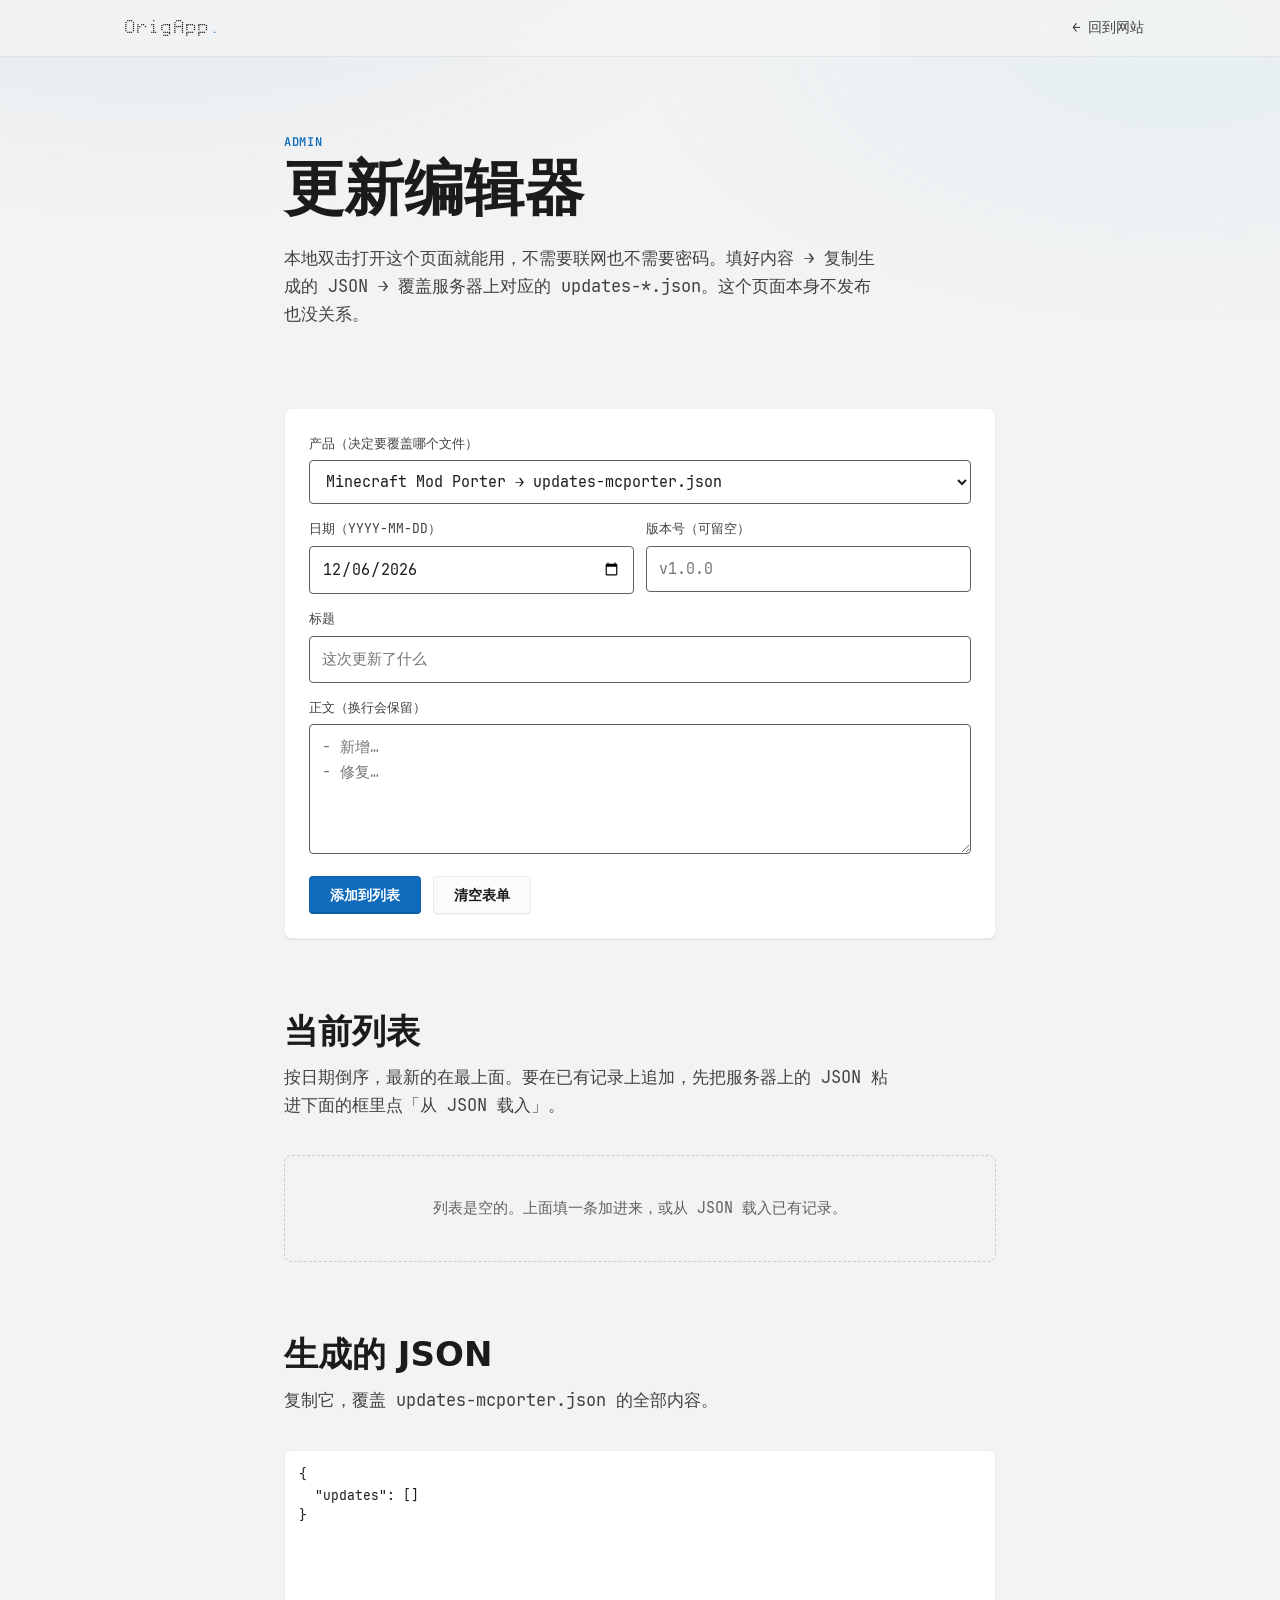
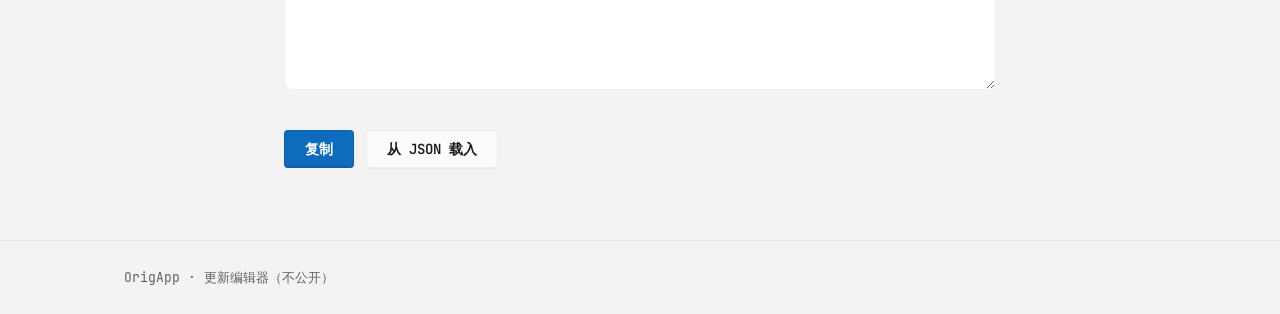
==== commit b22fc3ea: "Add files via upload" ====
--- a/admin.html
+++ b/admin.html
@@ -24,11 +24,11 @@
   --font-mono: 'JetBrains Mono', ui-monospace, SFMono-Regular, Menlo, Consolas, monospace;
   --font-punctum: 'Punctum', 'JetBrains Mono', ui-monospace, monospace;
 }
-/* 显示位：品牌、首页主标题、打字机标语、产品卡标识、版本徽标、计时器 —— Punctum 点阵 */
+/* 显示位：品牌、首页主标题、打字机标语、产品卡标识、版本徽标、计时器 —— Punctum 点阵（字号加大、字重加深至 600 提升辨识度） */
 .brand, .hero h1, .tagline, .pc-mark, .dc-count, .u-badge {
   font-family: 'Punctum', 'JetBrains Mono', ui-monospace, monospace !important;
-  font-variation-settings: 'wght' 500, 'ROND' 100;
-  letter-spacing: .04em;
+  font-variation-settings: 'wght' 600, 'ROND' 100;
+  letter-spacing: .06em;
 }
 .brand { transition: font-variation-settings 0.35s ease, text-shadow 0.3s ease; }
 .brand:hover { font-variation-settings: 'wght' 700, 'ROND' 0 !important; text-shadow: 0 0 12px var(--accent-soft); }
@@ -38,7 +38,8 @@
 .product-card:hover .pc-mark { font-variation-settings: 'wght' 700, 'ROND' 0 !important; transform: scale(1.08); background: var(--accent); color: var(--accent-text); box-shadow: 0 4px 14px var(--accent-soft); }
 .dc-count:hover { font-variation-settings: 'wght' 700, 'ROND' 0 !important; text-shadow: 0 0 14px var(--accent-soft); }
 
-/* 等宽与技术位：代码、更新日期、计时日期/标签、平台规格、按钮、特性标签、眉标、切换器、页脚 —— JetBrains Mono */
+/* 全站以 JetBrains Mono 为主字体，中文回退系统无衬线 */
+body, button, input, select, textarea,
 code, pre, kbd, samp,
 .u-date, .u-meta,
 .dc-date, .dc-label,
@@ -47,7 +48,7 @@
 .site-footer,
 .out, .ok,
 .field input, .field textarea, .field select {
-  font-family: var(--font-mono) !important;
+  font-family: 'JetBrains Mono', ui-monospace, SFMono-Regular, Menlo, Consolas, "Microsoft YaHei UI", "Microsoft YaHei", "PingFang SC", sans-serif !important;
 }
 </style>
 
--- a/assets/base.css
+++ b/assets/base.css
@@ -207,7 +207,12 @@
   box-shadow: var(--btn-shadow);
   transition: background-color .18s ease, border-color .18s ease, transform .18s ease, box-shadow .18s ease;
 }
-.btn:hover { background: var(--btn-bg-hover); color: var(--text); transform: var(--btn-hover-transform); }
+.btn:hover {
+  background: var(--btn-bg-hover);
+  color: var(--text);
+  transform: translateY(-1px);
+  box-shadow: 0 4px 12px rgba(0, 0, 0, 0.08);
+}
 .btn:active { transform: none; }
 
 .btn-primary {
@@ -215,8 +220,25 @@
   border: var(--btn-primary-border);
   color: var(--accent-text);
   box-shadow: var(--btn-primary-shadow);
+  position: relative;
+  overflow: hidden;
 }
 .btn-primary:hover { background: var(--accent-hover); color: var(--accent-text); }
+.btn-primary::after {
+  content: ;
+  position: absolute;
+  top: 0;
+  left: -130%;
+  width: 70%;
+  height: 100%;
+  background: linear-gradient(90deg, transparent, rgba(255, 255, 255, 0.22), transparent);
+  transform: skewX(-20deg);
+  transition: left 0.65s cubic-bezier(0.16, 1, 0.3, 1);
+  pointer-events: none;
+}
+.btn-primary:hover::after {
+  left: 140%;
+}
 
 .btn-row { display: flex; flex-wrap: wrap; gap: 12px; margin-top: 32px; }
 
@@ -270,8 +292,8 @@
 }
 
 .grid { display: grid; gap: var(--grid-gap); }
-.grid-2 { grid-template-columns: repeat(auto-fit, minmax(400px, 1fr)); }
-.grid-3 { grid-template-columns: repeat(auto-fit, minmax(260px, 1fr)); }
+.grid-2 { grid-template-columns: repeat(auto-fit, minmax(min(100%, 340px), 1fr)); }
+.grid-3 { grid-template-columns: repeat(auto-fit, minmax(min(100%, 240px), 1fr)); }
 
 .feature h3 { margin-bottom: 10px; }
 .feature p { color: var(--text-2); }
@@ -284,19 +306,86 @@
 /* 大段正文 */
 .prose { color: var(--text-2); font-size: var(--fs-lead); }
 
-/* OrigDay 的「已成立多久」计时卡 */
-.daycard { text-align: center; padding: clamp(28px, 5vw, 44px); }
-.dc-label { color: var(--text-2); font-size: var(--fs-small); }
+/* OrigApp 成立计时卡片 */
+.daycard {
+  text-align: center;
+  padding: clamp(24px, 4.5vw, 40px);
+  position: relative;
+  overflow: hidden;
+}
+.dc-header {
+  display: inline-flex;
+  align-items: center;
+  justify-content: center;
+  gap: 8px;
+  margin-bottom: 8px;
+}
+.live-pulse {
+  display: inline-block;
+  width: 8px;
+  height: 8px;
+  border-radius: 50%;
+  background: #107c41;
+  box-shadow: 0 0 0 0 rgba(16, 124, 65, 0.7);
+  animation: live-pulse-anim 2s infinite cubic-bezier(0.4, 0, 0.6, 1);
+  flex: none;
+}
+@keyframes live-pulse-anim {
+  0% { box-shadow: 0 0 0 0 rgba(16, 124, 65, 0.7); }
+  70% { box-shadow: 0 0 0 7px rgba(16, 124, 65, 0); }
+  100% { box-shadow: 0 0 0 0 rgba(16, 124, 65, 0); }
+}
+.dc-label { color: var(--text-2); font-size: var(--fs-small); margin: 0; }
 .dc-count {
-  font-family: var(--font-display);
-  font-size: clamp(24px, 4.4vw, 44px);
-  font-weight: var(--fw-display);
-  letter-spacing: var(--tracking-display);
+  font-family: 'Punctum', 'JetBrains Mono', ui-monospace, monospace;
+  font-variation-settings: 'wght' 600, 'ROND' 100;
+  letter-spacing: .04em;
   color: var(--text);
-  margin: 10px 0 8px;
+  margin: 12px 0 10px;
+  display: flex;
+  align-items: center;
+  justify-content: center;
+  flex-wrap: wrap;
+  gap: 8px 12px;
+  cursor: default;
+  transition: font-variation-settings 0.35s ease, text-shadow 0.35s ease;
+}
+.dc-count:hover {
+  font-variation-settings: 'wght' 700, 'ROND' 0;
+  text-shadow: 0 0 14px var(--accent-soft);
+}
+.dc-unit {
+  display: inline-flex;
+  align-items: baseline;
+  gap: 4px;
+  background: var(--surface-2);
+  padding: 6px 12px;
+  border-radius: var(--radius-ctl);
+  border: 1px solid var(--card-border);
+  transition: background-color 0.2s ease, transform 0.2s ease, border-color 0.2s ease, box-shadow 0.2s ease;
+}
+.dc-unit:hover {
+  background: var(--hover-fill);
+  transform: translateY(-2px);
+  border-color: var(--accent);
+  box-shadow: 0 4px 12px rgba(0, 0, 0, 0.06);
+}
+.dc-num {
+  font-size: clamp(24px, 4.4vw, 38px);
+  font-weight: 700;
+  color: var(--accent);
+  line-height: 1;
   font-variant-numeric: tabular-nums;
 }
-.dc-date { color: var(--text-3); font-size: var(--fs-small); }
+.dc-txt {
+  font-size: clamp(11px, 1.8vw, 14px);
+  color: var(--text-2);
+  font-weight: 600;
+  letter-spacing: .08em;
+  text-transform: uppercase;
+  line-height: 1;
+}
+.dc-date { color: var(--text-3); font-size: var(--fs-small); margin: 6px 0 0; }
 
 .feature-icon {
   width: 40px; height: 40px;
@@ -321,8 +410,24 @@
 }
 
 /* 首页的产品卡 */
-.product-card { display: flex; flex-direction: column; gap: 14px; }
-.product-card .pc-top { display: flex; align-items: center; gap: 14px; }
+.product-card {
+  display: flex;
+  flex-direction: column;
+  gap: 14px;
+  min-width: 0;
+  max-width: 100%;
+  box-sizing: border-box;
+}
+.product-card .pc-top {
+  display: flex;
+  align-items: center;
+  gap: 14px;
+  min-width: 0;
+}
+.product-card .pc-top > div {
+  min-width: 0;
+  overflow: hidden;
+}
 .product-card .pc-mark {
   width: 52px; height: 52px; flex: none;
   display: flex; align-items: center; justify-content: center;
@@ -446,12 +551,53 @@
 /* ---------- 响应式 ---------- */
 
 @media (max-width: 720px) {
-  .wrap { padding: 0 18px; }
-  .section { padding: 52px 0; }
-  .nav { height: auto; padding: 12px 0; flex-wrap: wrap; gap: 10px; }
+  .wrap { padding: 0 16px; }
+  .section { padding: 44px 0; }
+  .nav { height: auto; padding: 10px 0; flex-wrap: wrap; gap: 10px; }
   .nav-links { order: 3; width: 100%; margin-left: 0; }
   .nav-tools { margin-left: auto; }
-  .hero h1 { max-width: none; }
+  .hero { padding: 44px 0 32px; }
+  .hero h1 { max-width: none; font-size: clamp(28px, 8vw, 42px); }
+  .btn-row { margin-top: 22px; gap: 10px; }
+
+  /* 彻底解决移动端项目卡片和网格顶出屏幕的问题 */
+  .grid-2,
+  .grid-3 {
+    grid-template-columns: 1fr !important;
+  }
+  .card {
+    padding: 18px;
+    min-width: 0;
+    max-width: 100%;
+    box-sizing: border-box;
+  }
+  .product-card .pc-mark {
+    width: 44px;
+    height: 44px;
+    font-size: 18px;
+  }
+  .product-card .pc-links {
+    gap: 8px;
+  }
+  .product-card .pc-links .btn {
+    flex: 1 1 auto;
+    text-align: center;
+  }
+  .daycard {
+    padding: 24px 16px;
+  }
+  .dc-count {
+    font-size: clamp(18px, 5.2vw, 26px);
+    line-height: 1.35;
+    word-break: break-word;
+  }
+}
+
+@media (max-width: 400px) {
+  .wrap { padding: 0 12px; }
+  .card { padding: 14px; }
+  .btn { padding: 9px 12px; font-size: 13px; }
+  .product-card .pc-links .btn { width: 100%; }
 }
 
 @media (prefers-reduced-motion: reduce) {
--- a/assets/skin-fluent.css
+++ b/assets/skin-fluent.css
@@ -128,8 +128,13 @@
 :root[data-skin="fluent"] .btn-primary:active { background: #0c5a9e; }
 :root[data-skin="fluent"] .btn:active { background: #f0f0f0; }
 
-/* Fluent 页面底纹：极淡的 Mica 感光晕 */
+/* Fluent 页面底纹：极淡的 Mica 感呼吸光晕 */
+@keyframes ambientGlow {
+  0%, 100% { transform: translate(0, 0) scale(1); }
+  50% { transform: translate(1.5%, 1%) scale(1.02); }
+}
 :root[data-skin="fluent"] body::before {
+  animation: ambientGlow 22s ease-in-out infinite alternate;
   content: "";
   position: fixed;
   inset: 0;
@@ -185,22 +190,110 @@
       radial-gradient(900px 420px at 12% -8%, rgba(96, 205, 255, .08), transparent 70%),
       radial-gradient(760px 400px at 92% 4%, rgba(15, 108, 189, .12), transparent 72%);
   }
-}
-/* 显示位：品牌、打字机标语、产品卡标识 —— Punctum 点阵 */
-.brand, .tagline, .pc-mark {
+  .live-pulse {
+    background: #4cc274;
+    box-shadow: 0 0 0 0 rgba(76, 194, 116, 0.7);
+  }
+  .product-card:hover {
+    box-shadow: 0 14px 32px rgba(0, 0, 0, 0.45), 0 0 16px rgba(96, 205, 255, 0.15) !important;
+  }
+  .dc-count:hover {
+    text-shadow: 0 0 16px rgba(96, 205, 255, 0.35) !important;
+  }
+}
+/* 移动端变量调整：卡片内边距与网格间距微调 */
+@media (max-width: 720px) {
+  :root[data-skin="fluent"] {
+    --card-pad: 18px;
+    --grid-gap: 12px;
+  }
+}
+
+/* 页面元素载入微动效 */
+@keyframes pageFadeIn {
+  from { opacity: 0; transform: translateY(12px); }
+  to { opacity: 1; transform: translateY(0); }
+}
+.hero { animation: pageFadeIn 0.5s cubic-bezier(0.16, 1, 0.3, 1) both; }
+.daycard { animation: pageFadeIn 0.6s cubic-bezier(0.16, 1, 0.3, 1) 0.08s both; }
+#products { animation: pageFadeIn 0.65s cubic-bezier(0.16, 1, 0.3, 1) 0.16s both; }
+
+/* 现代卡片悬浮升起与光影反馈 */
+.card {
+  transition: transform 0.28s cubic-bezier(0.16, 1, 0.3, 1), box-shadow 0.28s ease, border-color 0.28s ease;
+}
+.product-card:hover {
+  transform: translateY(-3px);
+  box-shadow: 0 12px 28px rgba(0, 0, 0, 0.08), 0 0 0 1px var(--accent-soft);
+  border-color: var(--accent);
+}
+.feature:hover {
+  transform: translateY(-2px);
+  box-shadow: 0 8px 22px rgba(0, 0, 0, 0.06);
+}
+
+/* Punctum 点阵字体交互动画：悬浮时由圆形点阵 (ROND 100) 平滑渐变至复古锐利像素方阵 (ROND 0) 并加粗 */
+.brand {
+  transition: font-variation-settings 0.35s ease, text-shadow 0.3s ease, color 0.2s ease;
+}
+.brand:hover {
+  font-variation-settings: 'wght' 700, 'ROND' 0 !important;
+  text-shadow: 0 0 12px var(--accent-soft);
+}
+
+.hero h1 {
+  transition: font-variation-settings 0.4s ease, text-shadow 0.35s ease;
+}
+.hero h1:hover {
+  font-variation-settings: 'wght' 700, 'ROND' 0 !important;
+  text-shadow: 0 0 16px var(--accent-soft);
+}
+
+.product-card .pc-mark {
+  transition: font-variation-settings 0.3s ease, transform 0.25s cubic-bezier(0.16, 1, 0.3, 1), background-color 0.25s ease, color 0.25s ease, box-shadow 0.25s ease;
+}
+.product-card:hover .pc-mark {
+  font-variation-settings: 'wght' 700, 'ROND' 0 !important;
+  transform: scale(1.08);
+  background: var(--accent);
+  color: var(--accent-text);
+  box-shadow: 0 4px 14px var(--accent-soft);
+}
+
+/* 显示位：品牌、首页主标题、打字机标语、产品卡标识、版本徽标、计时器 —— Punctum 点阵 */
+.brand, .hero h1, .tagline, .pc-mark, .dc-count, .u-badge {
   font-family: 'Punctum', 'JetBrains Mono', ui-monospace, monospace !important;
   font-variation-settings: 'wght' 500, 'ROND' 100;
   letter-spacing: .04em;
 }
 
-/* 等宽位：代码、更新日期/版本徽标、计时数字、编辑器输出 —— JetBrains Mono */
+.u-badge {
+  padding: 3px 10px;
+  border-radius: var(--radius-ctl);
+  border: 1px solid var(--card-border);
+  transition: font-variation-settings 0.25s ease, transform 0.2s ease;
+}
+.u-badge:hover {
+  font-variation-settings: 'wght' 700, 'ROND' 0 !important;
+  transform: scale(1.05);
+}
+
+/* 等宽与技术位：代码、更新日期、计时日期/标签、平台规格、按钮、特性标签、眉标、切换器、页脚 —— JetBrains Mono */
 code, pre, kbd, samp,
-.u-date, .u-badge, .u-meta,
-.dc-count, .dc-date, .out, .ok {
+.u-date, .u-meta,
+.dc-date, .dc-label,
+.pc-plat, .tag, .eyebrow,
+.btn, .subnav a, .seg button,
+.site-footer,
+.out, .ok,
+.field input, .field textarea, .field select {
   font-family: var(--font-mono) !important;
 }
 
-/* 标签与眉标等适当位置应用 JetBrains Mono */
-.eyebrow {
-  font-family: var(--font-mono);
-}
+@media (prefers-reduced-motion: reduce) {
+  .hero, .daycard, #products, .live-pulse, .btn-primary::after, .btn:hover, .product-card:hover {
+    animation: none !important;
+    transform: none !important;
+    transition: none !important;
+  }
+}
